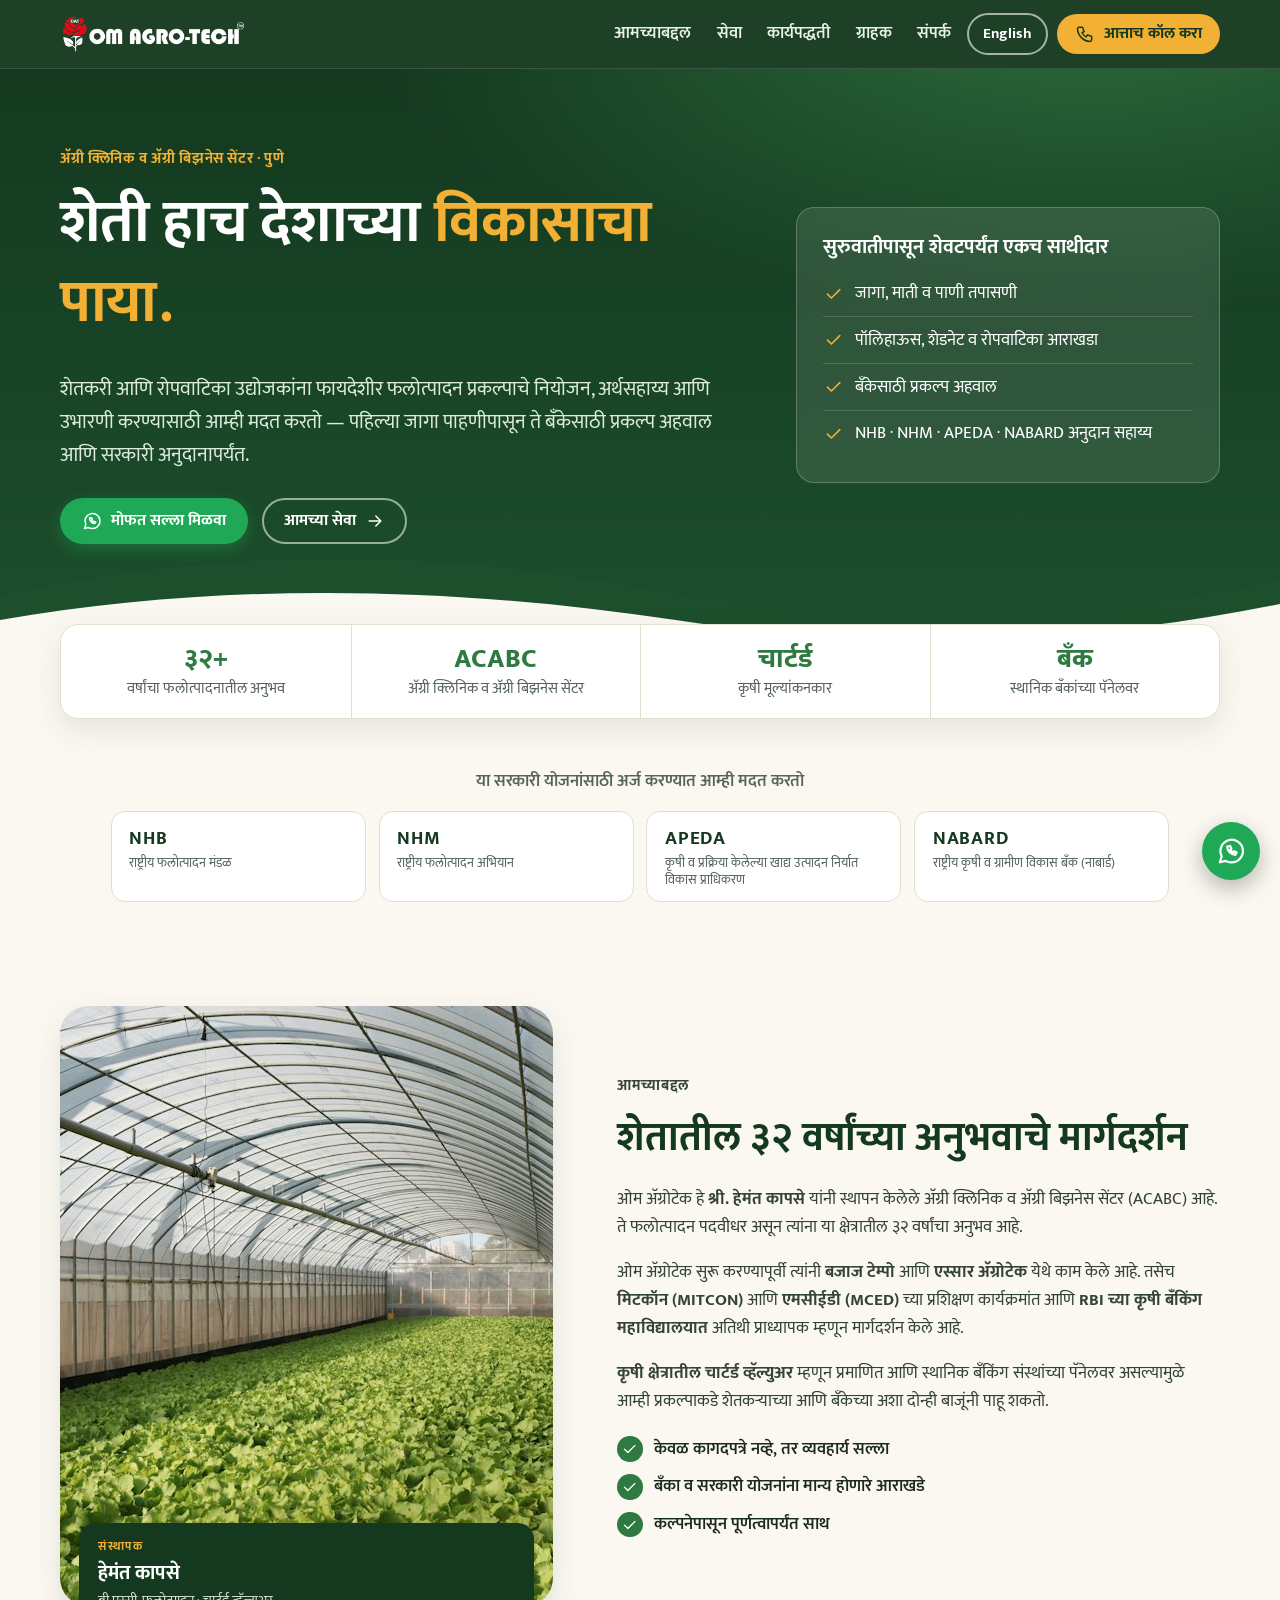
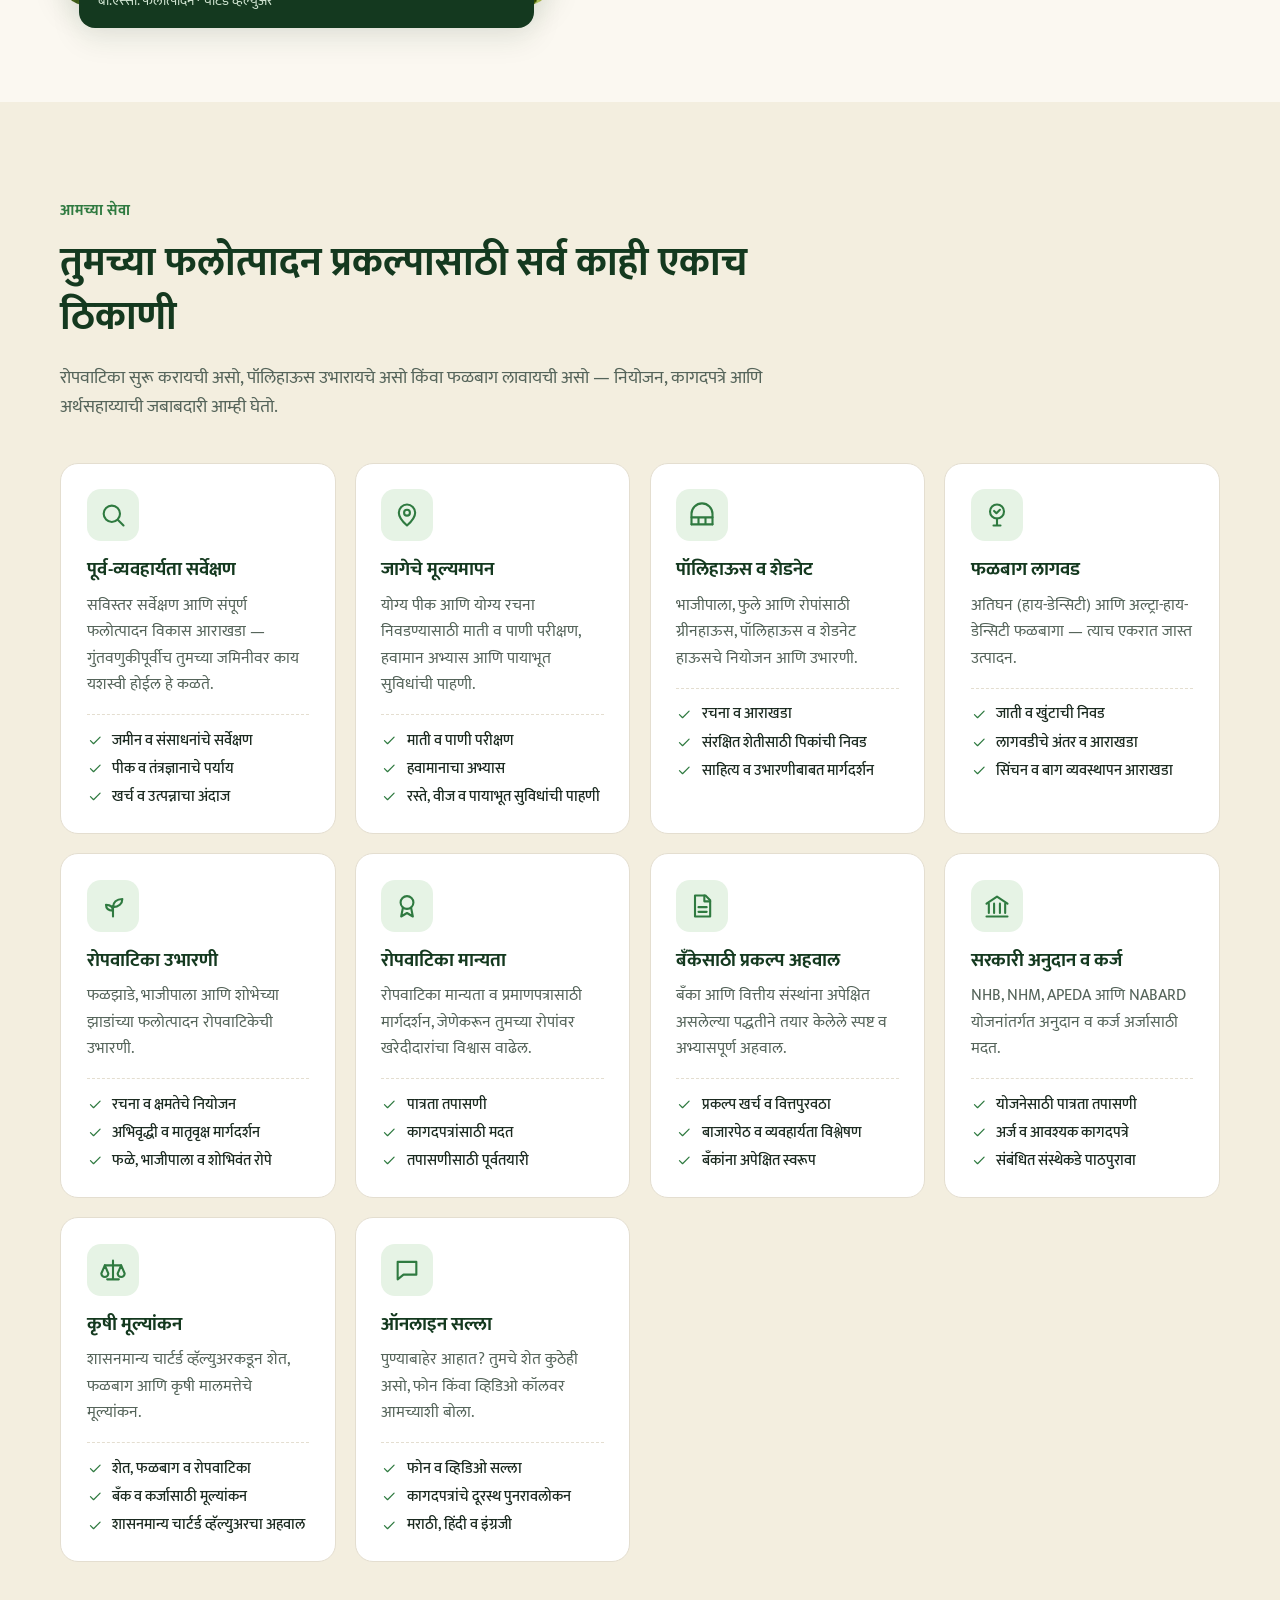
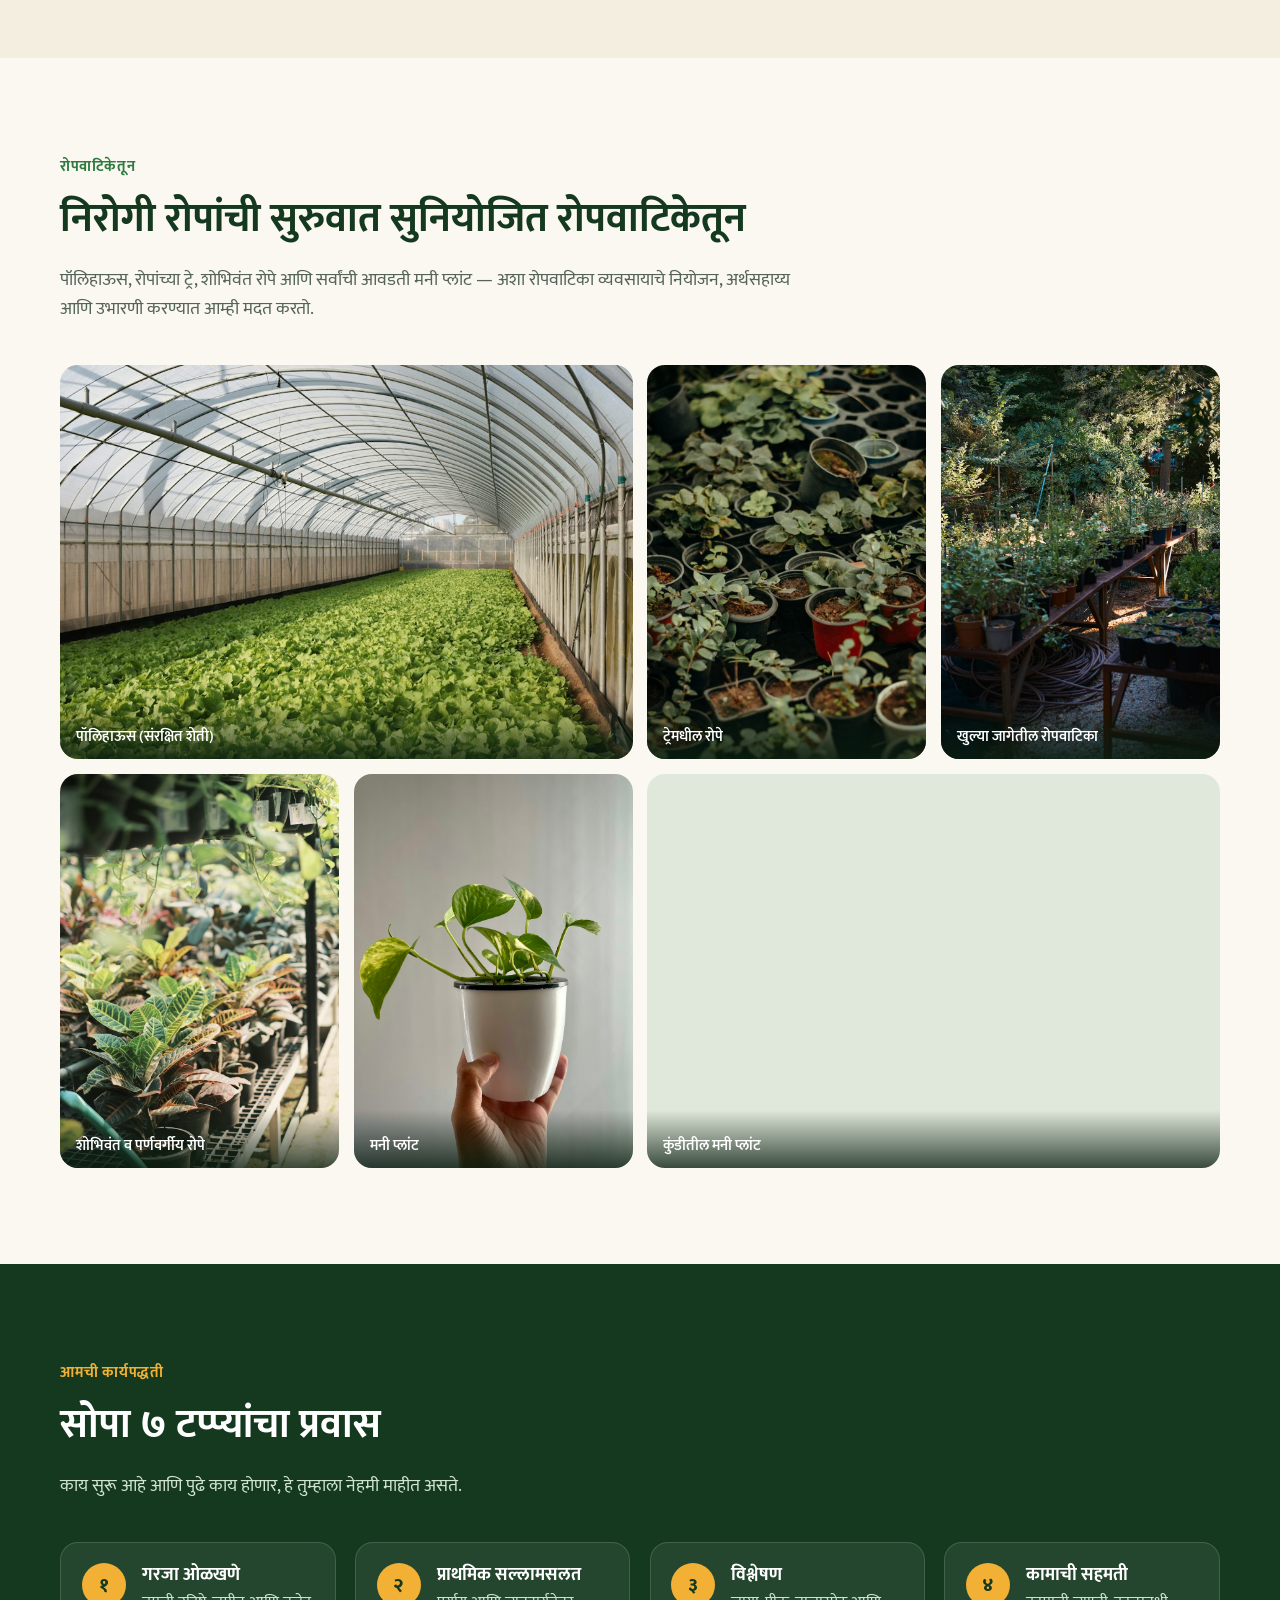
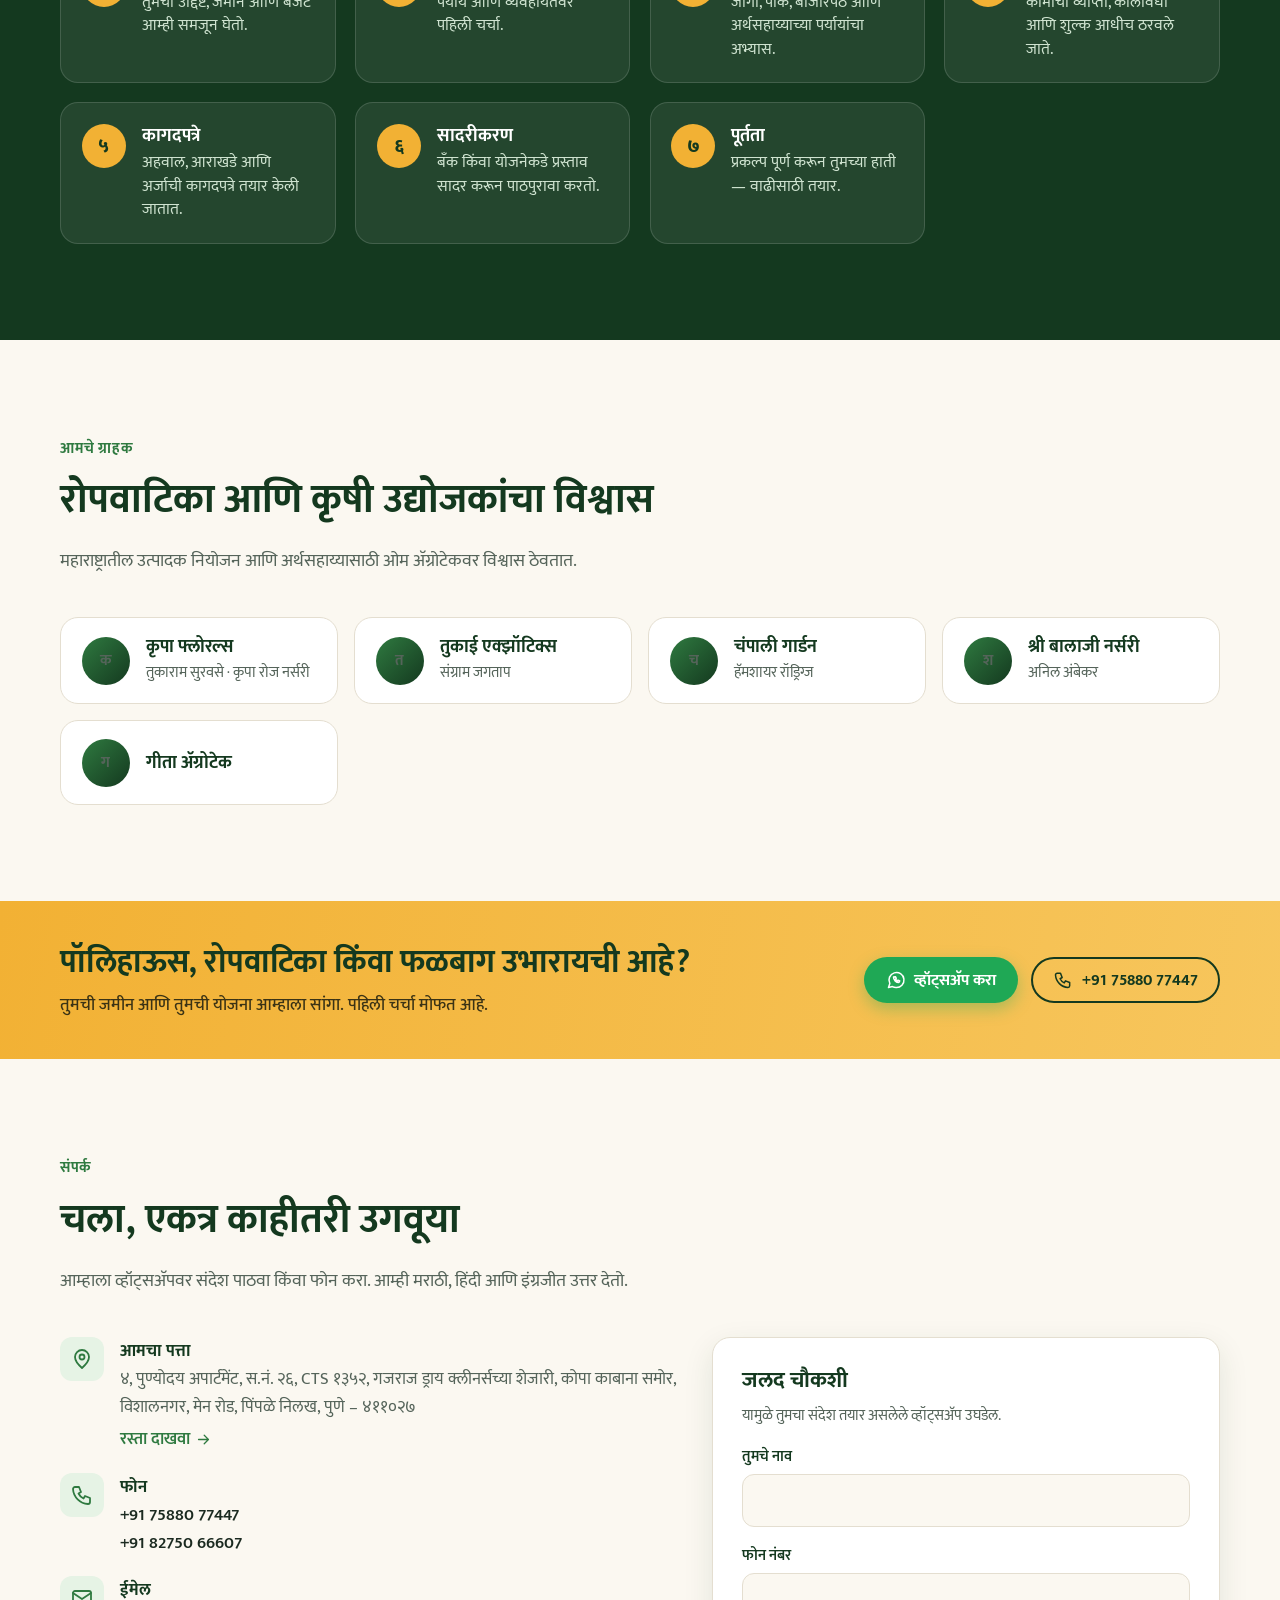
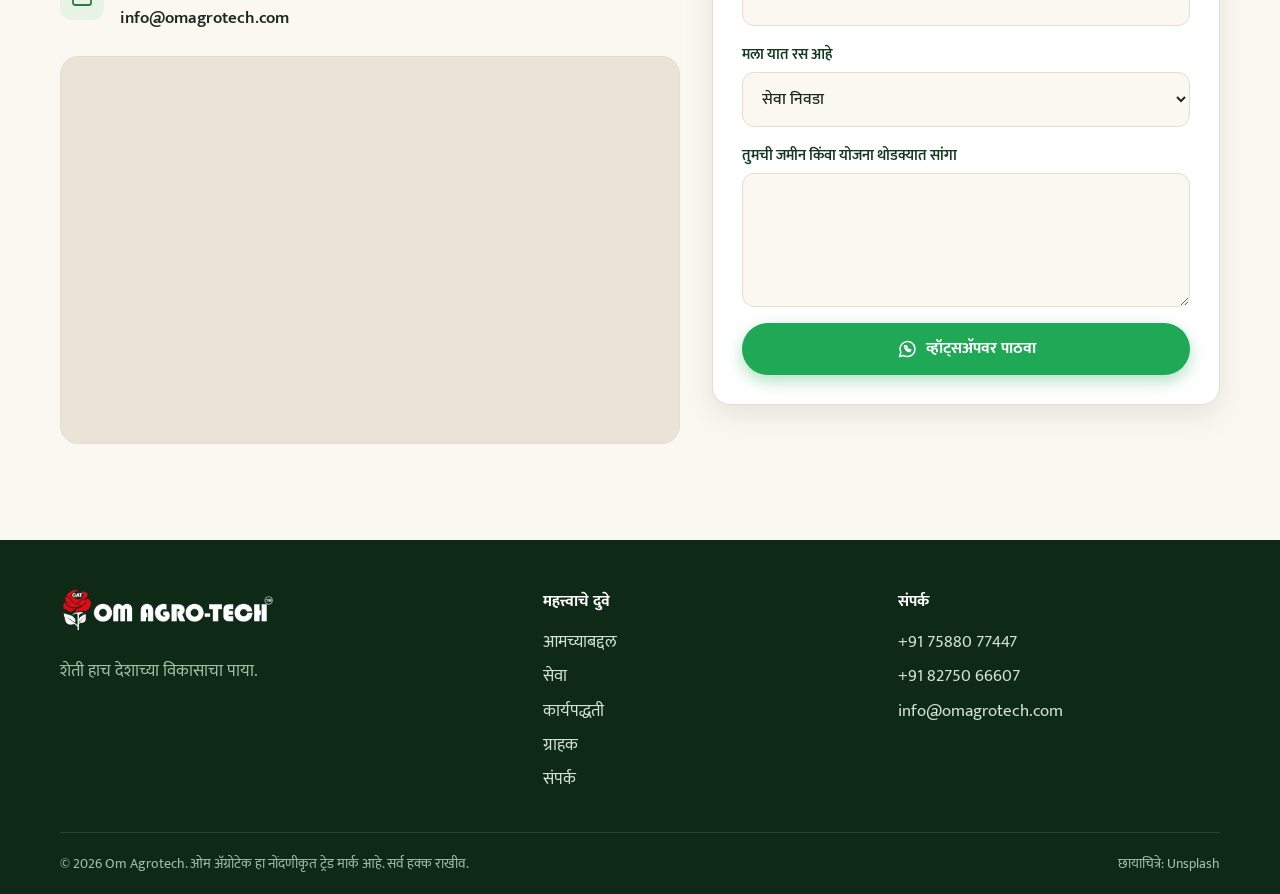
==== mr/index.html @ 2e0d46f8 "Initial commit: bilingual Om Agrotech website Static English and Marathi pages generated from conten" ====
<!doctype html>
<html lang="mr">
<head>
<meta charset="utf-8">
<meta name="viewport" content="width=device-width, initial-scale=1">
<title>ओम अ‍ॅग्रोटेक — फलोत्पादन सल्लागार व अ‍ॅग्री बिझनेस सेंटर, पुणे</title>
<meta name="description" content="ओम अ‍ॅग्रोटेक (पुणे) — शेतकरी व रोपवाटिका उद्योजकांना पॉलिहाऊस, रोपवाटिका आणि फळबागेचे नियोजन, अर्थसहाय्य व उभारणीसाठी मदत. बँकेसाठी प्रकल्प अहवाल, NHB / NHM / APEDA / NABARD अनुदान सहाय्य आणि कृषी मूल्यांकन.">
<meta name="theme-color" content="#14391f">
<link rel="canonical" href="https://omagrotech.com/mr/">
<link rel="alternate" hreflang="en" href="https://omagrotech.com/">
<link rel="alternate" hreflang="mr" href="https://omagrotech.com/mr/">
<link rel="alternate" hreflang="x-default" href="https://omagrotech.com/">
<meta property="og:type" content="website">
<meta property="og:site_name" content="Om Agrotech">
<meta property="og:title" content="ओम अ‍ॅग्रोटेक — फलोत्पादन सल्लागार व अ‍ॅग्री बिझनेस सेंटर, पुणे">
<meta property="og:description" content="ओम अ‍ॅग्रोटेक (पुणे) — शेतकरी व रोपवाटिका उद्योजकांना पॉलिहाऊस, रोपवाटिका आणि फळबागेचे नियोजन, अर्थसहाय्य व उभारणीसाठी मदत. बँकेसाठी प्रकल्प अहवाल, NHB / NHM / APEDA / NABARD अनुदान सहाय्य आणि कृषी मूल्यांकन.">
<meta property="og:url" content="https://omagrotech.com/mr/">
<meta property="og:locale" content="mr_IN">
<meta property="og:locale:alternate" content="en_IN">
<meta name="twitter:card" content="summary">
<link rel="icon" href="../assets/favicon.svg" type="image/svg+xml">
<link rel="preconnect" href="https://fonts.googleapis.com">
<link rel="preconnect" href="https://fonts.gstatic.com" crossorigin>
<link href="https://fonts.googleapis.com/css2?family=Fraunces:opsz,wght@9..144,600;9..144,700&family=Mukta:wght@400;500;600;700;800&display=swap" rel="stylesheet">
<link rel="stylesheet" href="../assets/style.css">
<script type="application/ld+json">{"@context":"https://schema.org","@type":"ProfessionalService","name":"Om Agrotech","url":"https://omagrotech.com/","description":"Om Agrotech (Pune) helps farmers and nursery entrepreneurs plan, fund and build polyhouses, nurseries and fruit plantations — bankable project reports, NHB / NHM / APEDA / NABARD subsidy support and agriculture valuation.","telephone":["+917588077447","+918275066607"],"email":"info@omagrotech.com","founder":{"@type":"Person","name":"Hemant Kapase"},"areaServed":{"@type":"AdministrativeArea","name":"Maharashtra, India"},"availableLanguage":["English","Marathi","Hindi"],"address":{"@type":"PostalAddress","streetAddress":"Punyoday Apartment, S.N. 26, CTS 1352, Vishal Nagar, Pimple Nilakh","addressLocality":"Pune","addressRegion":"Maharashtra","postalCode":"411027","addressCountry":"IN"}}</script>
<script>document.documentElement.classList.add('js')</script>
</head>
<body>
<a class="skip" href="#main">मुख्य मजकुराकडे जा</a>

<header class="site-header" id="top">
  <div class="wrap bar">
    <a class="brand" href="./" aria-label="Om Agrotech"><img class="logo" src="../assets/img/logo-white.png" alt="Om Agro-Tech" width="640" height="131"></a>
    <nav class="nav" id="nav" aria-label="Main">
      <a href="#about">आमच्याबद्दल</a>
      <a href="#services">सेवा</a>
      <a href="#process">कार्यपद्धती</a>
      <a href="#clients">ग्राहक</a>
      <a href="#contact">संपर्क</a>
    </nav>
    <div class="bar-actions">
      <a class="lang" href="../" hreflang="en" lang="en" title="Read in English">English</a>
      <a class="btn btn-call" href="tel:+917588077447"><svg class="ic " viewBox="0 0 24 24" width="24" height="24" fill="none" stroke="currentColor" stroke-width="1.8" stroke-linecap="round" stroke-linejoin="round" aria-hidden="true"><path d="M5 4h4l2 5-2.5 1.5a11 11 0 005 5L15 13l5 2v4a2 2 0 01-2 2A16 16 0 013 6a2 2 0 012-2z"/></svg><span>आत्ताच कॉल करा</span></a>
      <button class="menu-btn" id="menuBtn" aria-expanded="false" aria-controls="nav" aria-label="मेनू"><svg class="ic open" viewBox="0 0 24 24" width="24" height="24" fill="none" stroke="currentColor" stroke-width="1.8" stroke-linecap="round" stroke-linejoin="round" aria-hidden="true"><path d="M4 7h16M4 12h16M4 17h16"/></svg><svg class="ic shut" viewBox="0 0 24 24" width="24" height="24" fill="none" stroke="currentColor" stroke-width="1.8" stroke-linecap="round" stroke-linejoin="round" aria-hidden="true"><path d="M6 6l12 12M18 6L6 18"/></svg></button>
    </div>
  </div>
</header>

<main id="main">

<section class="hero">
  <div class="wrap hero-grid">
    <div class="hero-copy">
      <p class="eyebrow light">अ‍ॅग्री क्लिनिक व अ‍ॅग्री बिझनेस सेंटर · पुणे</p>
      <h1>शेती हाच देशाच्या <em>विकासाचा पाया.</em></h1>
      <p class="lead">शेतकरी आणि रोपवाटिका उद्योजकांना फायदेशीर फलोत्पादन प्रकल्पाचे नियोजन, अर्थसहाय्य आणि उभारणी करण्यासाठी आम्ही मदत करतो — पहिल्या जागा पाहणीपासून ते बँकेसाठी प्रकल्प अहवाल आणि सरकारी अनुदानापर्यंत.</p>
      <div class="hero-cta">
        <a class="btn btn-wa" href="https://wa.me/917588077447?text=%E0%A4%A8%E0%A4%AE%E0%A4%B8%E0%A5%8D%E0%A4%95%E0%A4%BE%E0%A4%B0%20%E0%A4%93%E0%A4%AE%20%E0%A4%85%E2%80%8D%E0%A5%85%E0%A4%97%E0%A5%8D%E0%A4%B0%E0%A5%8B%E0%A4%9F%E0%A5%87%E0%A4%95%2C%20%E0%A4%AE%E0%A4%B2%E0%A4%BE%20%E0%A4%AB%E0%A4%B2%E0%A5%8B%E0%A4%A4%E0%A5%8D%E0%A4%AA%E0%A4%BE%E0%A4%A6%E0%A4%A8%20%E0%A4%AA%E0%A5%8D%E0%A4%B0%E0%A4%95%E0%A4%B2%E0%A5%8D%E0%A4%AA%E0%A4%BE%E0%A4%AC%E0%A4%A6%E0%A5%8D%E0%A4%A6%E0%A4%B2%20%E0%A4%9A%E0%A4%B0%E0%A5%8D%E0%A4%9A%E0%A4%BE%20%E0%A4%95%E0%A4%B0%E0%A4%BE%E0%A4%AF%E0%A4%9A%E0%A5%80%20%E0%A4%86%E0%A4%B9%E0%A5%87." target="_blank" rel="noopener"><svg class="ic " viewBox="0 0 24 24" width="24" height="24" fill="none" stroke="currentColor" stroke-width="1.8" stroke-linecap="round" stroke-linejoin="round" aria-hidden="true"><path d="M3 21l1.6-4.8A9 9 0 1112 21a9 9 0 01-4.3-1.1z"/><path d="M9 8.5c0 3.5 3 6.5 6.5 6.5l1-1.8-2-1-1 .8a4 4 0 01-2-2l.8-1-1-2z"/></svg><span>मोफत सल्ला मिळवा</span></a>
        <a class="btn btn-ghost" href="#services">आमच्या सेवा<svg class="ic " viewBox="0 0 24 24" width="24" height="24" fill="none" stroke="currentColor" stroke-width="1.8" stroke-linecap="round" stroke-linejoin="round" aria-hidden="true"><path d="M5 12h14M13 6l6 6-6 6"/></svg></a>
      </div>
    </div>
    <aside class="hero-card" aria-label="सुरुवातीपासून शेवटपर्यंत एकच साथीदार">
      <h2>सुरुवातीपासून शेवटपर्यंत एकच साथीदार</h2>
      <ul>
        <li><svg class="ic " viewBox="0 0 24 24" width="24" height="24" fill="none" stroke="currentColor" stroke-width="1.8" stroke-linecap="round" stroke-linejoin="round" aria-hidden="true"><path d="M5 12.5l4.5 4.5L19 7.5"/></svg><span>जागा, माती व पाणी तपासणी</span></li>
        <li><svg class="ic " viewBox="0 0 24 24" width="24" height="24" fill="none" stroke="currentColor" stroke-width="1.8" stroke-linecap="round" stroke-linejoin="round" aria-hidden="true"><path d="M5 12.5l4.5 4.5L19 7.5"/></svg><span>पॉलिहाऊस, शेडनेट व रोपवाटिका आराखडा</span></li>
        <li><svg class="ic " viewBox="0 0 24 24" width="24" height="24" fill="none" stroke="currentColor" stroke-width="1.8" stroke-linecap="round" stroke-linejoin="round" aria-hidden="true"><path d="M5 12.5l4.5 4.5L19 7.5"/></svg><span>बँकेसाठी प्रकल्प अहवाल</span></li>
        <li><svg class="ic " viewBox="0 0 24 24" width="24" height="24" fill="none" stroke="currentColor" stroke-width="1.8" stroke-linecap="round" stroke-linejoin="round" aria-hidden="true"><path d="M5 12.5l4.5 4.5L19 7.5"/></svg><span>NHB · NHM · APEDA · NABARD अनुदान सहाय्य</span></li>
      </ul>
    </aside>
  </div>
  <svg class="hero-field" viewBox="0 0 1440 160" preserveAspectRatio="none" aria-hidden="true">
    <path d="M0 80C240 20 480 20 720 70s480 50 720-10v100H0z" fill="#1d4f2d"/>
    <path d="M0 110c260-50 520-40 760 0s460 30 680-20v70H0z" fill="#fbf8f1"/>
  </svg>
</section>

<section class="trust" aria-label="Credentials">
  <div class="wrap trust-grid">
    <div class="trust-item"><b>३२+</b><span>वर्षांचा फलोत्पादनातील अनुभव</span></div>
    <div class="trust-item"><b>ACABC</b><span>अ‍ॅग्री क्लिनिक व अ‍ॅग्री बिझनेस सेंटर</span></div>
    <div class="trust-item"><b>चार्टर्ड</b><span>कृषी मूल्यांकनकार</span></div>
    <div class="trust-item"><b>बँक</b><span>स्थानिक बँकांच्या पॅनेलवर</span></div>
  </div>
</section>

<section class="schemes">
  <div class="wrap">
    <p class="schemes-title">या सरकारी योजनांसाठी अर्ज करण्यात आम्ही मदत करतो</p>
    <ul class="scheme-list">
      <li title="राष्ट्रीय फलोत्पादन मंडळ"><b>NHB</b><span>राष्ट्रीय फलोत्पादन मंडळ</span></li>
      <li title="राष्ट्रीय फलोत्पादन अभियान"><b>NHM</b><span>राष्ट्रीय फलोत्पादन अभियान</span></li>
      <li title="कृषी व प्रक्रिया केलेल्या खाद्य उत्पादन निर्यात विकास प्राधिकरण"><b>APEDA</b><span>कृषी व प्रक्रिया केलेल्या खाद्य उत्पादन निर्यात विकास प्राधिकरण</span></li>
      <li title="राष्ट्रीय कृषी व ग्रामीण विकास बँक (नाबार्ड)"><b>NABARD</b><span>राष्ट्रीय कृषी व ग्रामीण विकास बँक (नाबार्ड)</span></li>
    </ul>
  </div>
</section>

<section class="section about" id="about">
  <div class="wrap about-grid">
    <div class="about-visual reveal">
      <img src="../assets/img/greenhouse.jpg" alt="पॉलिहाऊस (संरक्षित शेती)" width="900" height="600" loading="lazy" decoding="async">
      <div class="founder-badge">
        <small>संस्थापक</small>
        <b>हेमंत कापसे</b>
        <span>बी.एस्सी. फलोत्पादन · चार्टर्ड व्हॅल्युअर</span>
      </div>
    </div>
    <div class="about-copy reveal">
      <p class="eyebrow">आमच्याबद्दल</p>
      <h2>शेतातील ३२ वर्षांच्या अनुभवाचे मार्गदर्शन</h2>
      <p>ओम अ‍ॅग्रोटेक हे <strong>श्री. हेमंत कापसे</strong> यांनी स्थापन केलेले अ‍ॅग्री क्लिनिक व अ‍ॅग्री बिझनेस सेंटर (ACABC) आहे. ते फलोत्पादन पदवीधर असून त्यांना या क्षेत्रातील ३२ वर्षांचा अनुभव आहे.</p>
      <p>ओम अ‍ॅग्रोटेक सुरू करण्यापूर्वी त्यांनी <strong>बजाज टेम्पो</strong> आणि <strong>एस्सार अ‍ॅग्रोटेक</strong> येथे काम केले आहे. तसेच <strong>मिटकॉन (MITCON)</strong> आणि <strong>एमसीईडी (MCED)</strong> च्या प्रशिक्षण कार्यक्रमांत आणि <strong>RBI च्या कृषी बँकिंग महाविद्यालयात</strong> अतिथी प्राध्यापक म्हणून मार्गदर्शन केले आहे.</p>
      <p><strong>कृषी क्षेत्रातील चार्टर्ड व्हॅल्युअर</strong> म्हणून प्रमाणित आणि स्थानिक बँकिंग संस्थांच्या पॅनेलवर असल्यामुळे आम्ही प्रकल्पाकडे शेतकऱ्याच्या आणि बँकेच्या अशा दोन्ही बाजूंनी पाहू शकतो.</p>
      <ul class="ticks">
        <li><svg class="ic " viewBox="0 0 24 24" width="24" height="24" fill="none" stroke="currentColor" stroke-width="1.8" stroke-linecap="round" stroke-linejoin="round" aria-hidden="true"><path d="M5 12.5l4.5 4.5L19 7.5"/></svg><span>केवळ कागदपत्रे नव्हे, तर व्यवहार्य सल्ला</span></li>
        <li><svg class="ic " viewBox="0 0 24 24" width="24" height="24" fill="none" stroke="currentColor" stroke-width="1.8" stroke-linecap="round" stroke-linejoin="round" aria-hidden="true"><path d="M5 12.5l4.5 4.5L19 7.5"/></svg><span>बँका व सरकारी योजनांना मान्य होणारे आराखडे</span></li>
        <li><svg class="ic " viewBox="0 0 24 24" width="24" height="24" fill="none" stroke="currentColor" stroke-width="1.8" stroke-linecap="round" stroke-linejoin="round" aria-hidden="true"><path d="M5 12.5l4.5 4.5L19 7.5"/></svg><span>कल्पनेपासून पूर्णत्वापर्यंत साथ</span></li>
      </ul>
    </div>
  </div>
</section>

<section class="section services" id="services">
  <div class="wrap">
    <header class="section-head reveal">
      <p class="eyebrow">आमच्या सेवा</p>
      <h2>तुमच्या फलोत्पादन प्रकल्पासाठी सर्व काही एकाच ठिकाणी</h2>
      <p>रोपवाटिका सुरू करायची असो, पॉलिहाऊस उभारायचे असो किंवा फळबाग लावायची असो — नियोजन, कागदपत्रे आणि अर्थसहाय्याची जबाबदारी आम्ही घेतो.</p>
    </header>
    <div class="cards">
      <article class="card reveal">
        <span class="card-ic"><svg class="ic " viewBox="0 0 24 24" width="24" height="24" fill="none" stroke="currentColor" stroke-width="1.8" stroke-linecap="round" stroke-linejoin="round" aria-hidden="true"><circle cx="11" cy="11" r="7"/><path d="M21 21l-4.5-4.5"/></svg></span>
        <h3>पूर्व-व्यवहार्यता सर्वेक्षण</h3>
        <p>सविस्तर सर्वेक्षण आणि संपूर्ण फलोत्पादन विकास आराखडा — गुंतवणुकीपूर्वीच तुमच्या जमिनीवर काय यशस्वी होईल हे कळते.</p>
        <ul class="more" aria-label="यात काय समाविष्ट">
          <li><svg class="ic " viewBox="0 0 24 24" width="24" height="24" fill="none" stroke="currentColor" stroke-width="1.8" stroke-linecap="round" stroke-linejoin="round" aria-hidden="true"><path d="M5 12.5l4.5 4.5L19 7.5"/></svg><span>जमीन व संसाधनांचे सर्वेक्षण</span></li><li><svg class="ic " viewBox="0 0 24 24" width="24" height="24" fill="none" stroke="currentColor" stroke-width="1.8" stroke-linecap="round" stroke-linejoin="round" aria-hidden="true"><path d="M5 12.5l4.5 4.5L19 7.5"/></svg><span>पीक व तंत्रज्ञानाचे पर्याय</span></li><li><svg class="ic " viewBox="0 0 24 24" width="24" height="24" fill="none" stroke="currentColor" stroke-width="1.8" stroke-linecap="round" stroke-linejoin="round" aria-hidden="true"><path d="M5 12.5l4.5 4.5L19 7.5"/></svg><span>खर्च व उत्पन्नाचा अंदाज</span></li>
        </ul>
      </article>
      <article class="card reveal">
        <span class="card-ic"><svg class="ic " viewBox="0 0 24 24" width="24" height="24" fill="none" stroke="currentColor" stroke-width="1.8" stroke-linecap="round" stroke-linejoin="round" aria-hidden="true"><path d="M12 21s-7-6.2-7-11a7 7 0 0114 0c0 4.8-7 11-7 11z"/><circle cx="12" cy="10" r="2.5"/></svg></span>
        <h3>जागेचे मूल्यमापन</h3>
        <p>योग्य पीक आणि योग्य रचना निवडण्यासाठी माती व पाणी परीक्षण, हवामान अभ्यास आणि पायाभूत सुविधांची पाहणी.</p>
        <ul class="more" aria-label="यात काय समाविष्ट">
          <li><svg class="ic " viewBox="0 0 24 24" width="24" height="24" fill="none" stroke="currentColor" stroke-width="1.8" stroke-linecap="round" stroke-linejoin="round" aria-hidden="true"><path d="M5 12.5l4.5 4.5L19 7.5"/></svg><span>माती व पाणी परीक्षण</span></li><li><svg class="ic " viewBox="0 0 24 24" width="24" height="24" fill="none" stroke="currentColor" stroke-width="1.8" stroke-linecap="round" stroke-linejoin="round" aria-hidden="true"><path d="M5 12.5l4.5 4.5L19 7.5"/></svg><span>हवामानाचा अभ्यास</span></li><li><svg class="ic " viewBox="0 0 24 24" width="24" height="24" fill="none" stroke="currentColor" stroke-width="1.8" stroke-linecap="round" stroke-linejoin="round" aria-hidden="true"><path d="M5 12.5l4.5 4.5L19 7.5"/></svg><span>रस्ते, वीज व पायाभूत सुविधांची पाहणी</span></li>
        </ul>
      </article>
      <article class="card reveal">
        <span class="card-ic"><svg class="ic " viewBox="0 0 24 24" width="24" height="24" fill="none" stroke="currentColor" stroke-width="1.8" stroke-linecap="round" stroke-linejoin="round" aria-hidden="true"><path d="M3 20V11a9 9 0 0118 0v9"/><path d="M3 20h18M9 20v-6M15 20v-6M3 14h18"/></svg></span>
        <h3>पॉलिहाऊस व शेडनेट</h3>
        <p>भाजीपाला, फुले आणि रोपांसाठी ग्रीनहाऊस, पॉलिहाऊस व शेडनेट हाऊसचे नियोजन आणि उभारणी.</p>
        <ul class="more" aria-label="यात काय समाविष्ट">
          <li><svg class="ic " viewBox="0 0 24 24" width="24" height="24" fill="none" stroke="currentColor" stroke-width="1.8" stroke-linecap="round" stroke-linejoin="round" aria-hidden="true"><path d="M5 12.5l4.5 4.5L19 7.5"/></svg><span>रचना व आराखडा</span></li><li><svg class="ic " viewBox="0 0 24 24" width="24" height="24" fill="none" stroke="currentColor" stroke-width="1.8" stroke-linecap="round" stroke-linejoin="round" aria-hidden="true"><path d="M5 12.5l4.5 4.5L19 7.5"/></svg><span>संरक्षित शेतीसाठी पिकांची निवड</span></li><li><svg class="ic " viewBox="0 0 24 24" width="24" height="24" fill="none" stroke="currentColor" stroke-width="1.8" stroke-linecap="round" stroke-linejoin="round" aria-hidden="true"><path d="M5 12.5l4.5 4.5L19 7.5"/></svg><span>साहित्य व उभारणीबाबत मार्गदर्शन</span></li>
        </ul>
      </article>
      <article class="card reveal">
        <span class="card-ic"><svg class="ic " viewBox="0 0 24 24" width="24" height="24" fill="none" stroke="currentColor" stroke-width="1.8" stroke-linecap="round" stroke-linejoin="round" aria-hidden="true"><circle cx="12" cy="9" r="6"/><path d="M12 15v6M9 21h6M9.5 8.5l2 2 3-3"/></svg></span>
        <h3>फळबाग लागवड</h3>
        <p>अतिघन (हाय-डेन्सिटी) आणि अल्ट्रा-हाय-डेन्सिटी फळबागा — त्याच एकरात जास्त उत्पादन.</p>
        <ul class="more" aria-label="यात काय समाविष्ट">
          <li><svg class="ic " viewBox="0 0 24 24" width="24" height="24" fill="none" stroke="currentColor" stroke-width="1.8" stroke-linecap="round" stroke-linejoin="round" aria-hidden="true"><path d="M5 12.5l4.5 4.5L19 7.5"/></svg><span>जाती व खुंटाची निवड</span></li><li><svg class="ic " viewBox="0 0 24 24" width="24" height="24" fill="none" stroke="currentColor" stroke-width="1.8" stroke-linecap="round" stroke-linejoin="round" aria-hidden="true"><path d="M5 12.5l4.5 4.5L19 7.5"/></svg><span>लागवडीचे अंतर व आराखडा</span></li><li><svg class="ic " viewBox="0 0 24 24" width="24" height="24" fill="none" stroke="currentColor" stroke-width="1.8" stroke-linecap="round" stroke-linejoin="round" aria-hidden="true"><path d="M5 12.5l4.5 4.5L19 7.5"/></svg><span>सिंचन व बाग व्यवस्थापन आराखडा</span></li>
        </ul>
      </article>
      <article class="card reveal">
        <span class="card-ic"><svg class="ic " viewBox="0 0 24 24" width="24" height="24" fill="none" stroke="currentColor" stroke-width="1.8" stroke-linecap="round" stroke-linejoin="round" aria-hidden="true"><path d="M12 21v-9"/><path d="M12 13c0-4 3-7 8-7 0 4-3 7-8 7zM12 16c0-3-2-5-6-5 0 3 2 5 6 5z"/></svg></span>
        <h3>रोपवाटिका उभारणी</h3>
        <p>फळझाडे, भाजीपाला आणि शोभेच्या झाडांच्या फलोत्पादन रोपवाटिकेची उभारणी.</p>
        <ul class="more" aria-label="यात काय समाविष्ट">
          <li><svg class="ic " viewBox="0 0 24 24" width="24" height="24" fill="none" stroke="currentColor" stroke-width="1.8" stroke-linecap="round" stroke-linejoin="round" aria-hidden="true"><path d="M5 12.5l4.5 4.5L19 7.5"/></svg><span>रचना व क्षमतेचे नियोजन</span></li><li><svg class="ic " viewBox="0 0 24 24" width="24" height="24" fill="none" stroke="currentColor" stroke-width="1.8" stroke-linecap="round" stroke-linejoin="round" aria-hidden="true"><path d="M5 12.5l4.5 4.5L19 7.5"/></svg><span>अभिवृद्धी व मातृवृक्ष मार्गदर्शन</span></li><li><svg class="ic " viewBox="0 0 24 24" width="24" height="24" fill="none" stroke="currentColor" stroke-width="1.8" stroke-linecap="round" stroke-linejoin="round" aria-hidden="true"><path d="M5 12.5l4.5 4.5L19 7.5"/></svg><span>फळे, भाजीपाला व शोभिवंत रोपे</span></li>
        </ul>
      </article>
      <article class="card reveal">
        <span class="card-ic"><svg class="ic " viewBox="0 0 24 24" width="24" height="24" fill="none" stroke="currentColor" stroke-width="1.8" stroke-linecap="round" stroke-linejoin="round" aria-hidden="true"><circle cx="12" cy="9" r="5.5"/><path d="M8.5 13.5L7 21l5-3 5 3-1.5-7.5"/></svg></span>
        <h3>रोपवाटिका मान्यता</h3>
        <p>रोपवाटिका मान्यता व प्रमाणपत्रासाठी मार्गदर्शन, जेणेकरून तुमच्या रोपांवर खरेदीदारांचा विश्वास वाढेल.</p>
        <ul class="more" aria-label="यात काय समाविष्ट">
          <li><svg class="ic " viewBox="0 0 24 24" width="24" height="24" fill="none" stroke="currentColor" stroke-width="1.8" stroke-linecap="round" stroke-linejoin="round" aria-hidden="true"><path d="M5 12.5l4.5 4.5L19 7.5"/></svg><span>पात्रता तपासणी</span></li><li><svg class="ic " viewBox="0 0 24 24" width="24" height="24" fill="none" stroke="currentColor" stroke-width="1.8" stroke-linecap="round" stroke-linejoin="round" aria-hidden="true"><path d="M5 12.5l4.5 4.5L19 7.5"/></svg><span>कागदपत्रांसाठी मदत</span></li><li><svg class="ic " viewBox="0 0 24 24" width="24" height="24" fill="none" stroke="currentColor" stroke-width="1.8" stroke-linecap="round" stroke-linejoin="round" aria-hidden="true"><path d="M5 12.5l4.5 4.5L19 7.5"/></svg><span>तपासणीसाठी पूर्वतयारी</span></li>
        </ul>
      </article>
      <article class="card reveal">
        <span class="card-ic"><svg class="ic " viewBox="0 0 24 24" width="24" height="24" fill="none" stroke="currentColor" stroke-width="1.8" stroke-linecap="round" stroke-linejoin="round" aria-hidden="true"><path d="M6 3h9l4 4v14H6z"/><path d="M14 3v5h5M9 13h7M9 17h7"/></svg></span>
        <h3>बँकेसाठी प्रकल्प अहवाल</h3>
        <p>बँका आणि वित्तीय संस्थांना अपेक्षित असलेल्या पद्धतीने तयार केलेले स्पष्ट व अभ्यासपूर्ण अहवाल.</p>
        <ul class="more" aria-label="यात काय समाविष्ट">
          <li><svg class="ic " viewBox="0 0 24 24" width="24" height="24" fill="none" stroke="currentColor" stroke-width="1.8" stroke-linecap="round" stroke-linejoin="round" aria-hidden="true"><path d="M5 12.5l4.5 4.5L19 7.5"/></svg><span>प्रकल्प खर्च व वित्तपुरवठा</span></li><li><svg class="ic " viewBox="0 0 24 24" width="24" height="24" fill="none" stroke="currentColor" stroke-width="1.8" stroke-linecap="round" stroke-linejoin="round" aria-hidden="true"><path d="M5 12.5l4.5 4.5L19 7.5"/></svg><span>बाजारपेठ व व्यवहार्यता विश्लेषण</span></li><li><svg class="ic " viewBox="0 0 24 24" width="24" height="24" fill="none" stroke="currentColor" stroke-width="1.8" stroke-linecap="round" stroke-linejoin="round" aria-hidden="true"><path d="M5 12.5l4.5 4.5L19 7.5"/></svg><span>बँकांना अपेक्षित स्वरूप</span></li>
        </ul>
      </article>
      <article class="card reveal">
        <span class="card-ic"><svg class="ic " viewBox="0 0 24 24" width="24" height="24" fill="none" stroke="currentColor" stroke-width="1.8" stroke-linecap="round" stroke-linejoin="round" aria-hidden="true"><path d="M3 10l9-6 9 6M5 10v8M9.5 10v8M14.5 10v8M19 10v8M3 21h18"/></svg></span>
        <h3>सरकारी अनुदान व कर्ज</h3>
        <p>NHB, NHM, APEDA आणि NABARD योजनांतर्गत अनुदान व कर्ज अर्जासाठी मदत.</p>
        <ul class="more" aria-label="यात काय समाविष्ट">
          <li><svg class="ic " viewBox="0 0 24 24" width="24" height="24" fill="none" stroke="currentColor" stroke-width="1.8" stroke-linecap="round" stroke-linejoin="round" aria-hidden="true"><path d="M5 12.5l4.5 4.5L19 7.5"/></svg><span>योजनेसाठी पात्रता तपासणी</span></li><li><svg class="ic " viewBox="0 0 24 24" width="24" height="24" fill="none" stroke="currentColor" stroke-width="1.8" stroke-linecap="round" stroke-linejoin="round" aria-hidden="true"><path d="M5 12.5l4.5 4.5L19 7.5"/></svg><span>अर्ज व आवश्यक कागदपत्रे</span></li><li><svg class="ic " viewBox="0 0 24 24" width="24" height="24" fill="none" stroke="currentColor" stroke-width="1.8" stroke-linecap="round" stroke-linejoin="round" aria-hidden="true"><path d="M5 12.5l4.5 4.5L19 7.5"/></svg><span>संबंधित संस्थेकडे पाठपुरावा</span></li>
        </ul>
      </article>
      <article class="card reveal">
        <span class="card-ic"><svg class="ic " viewBox="0 0 24 24" width="24" height="24" fill="none" stroke="currentColor" stroke-width="1.8" stroke-linecap="round" stroke-linejoin="round" aria-hidden="true"><path d="M12 4v16M7 20h10M5 8h14"/><path d="M5 8l-3 7a3 3 0 006 0zM19 8l-3 7a3 3 0 006 0z"/></svg></span>
        <h3>कृषी मूल्यांकन</h3>
        <p>शासनमान्य चार्टर्ड व्हॅल्युअरकडून शेत, फळबाग आणि कृषी मालमत्तेचे मूल्यांकन.</p>
        <ul class="more" aria-label="यात काय समाविष्ट">
          <li><svg class="ic " viewBox="0 0 24 24" width="24" height="24" fill="none" stroke="currentColor" stroke-width="1.8" stroke-linecap="round" stroke-linejoin="round" aria-hidden="true"><path d="M5 12.5l4.5 4.5L19 7.5"/></svg><span>शेत, फळबाग व रोपवाटिका</span></li><li><svg class="ic " viewBox="0 0 24 24" width="24" height="24" fill="none" stroke="currentColor" stroke-width="1.8" stroke-linecap="round" stroke-linejoin="round" aria-hidden="true"><path d="M5 12.5l4.5 4.5L19 7.5"/></svg><span>बँक व कर्जासाठी मूल्यांकन</span></li><li><svg class="ic " viewBox="0 0 24 24" width="24" height="24" fill="none" stroke="currentColor" stroke-width="1.8" stroke-linecap="round" stroke-linejoin="round" aria-hidden="true"><path d="M5 12.5l4.5 4.5L19 7.5"/></svg><span>शासनमान्य चार्टर्ड व्हॅल्युअरचा अहवाल</span></li>
        </ul>
      </article>
      <article class="card reveal">
        <span class="card-ic"><svg class="ic " viewBox="0 0 24 24" width="24" height="24" fill="none" stroke="currentColor" stroke-width="1.8" stroke-linecap="round" stroke-linejoin="round" aria-hidden="true"><path d="M4 5h16v11H9l-5 4z"/></svg></span>
        <h3>ऑनलाइन सल्ला</h3>
        <p>पुण्याबाहेर आहात? तुमचे शेत कुठेही असो, फोन किंवा व्हिडिओ कॉलवर आमच्याशी बोला.</p>
        <ul class="more" aria-label="यात काय समाविष्ट">
          <li><svg class="ic " viewBox="0 0 24 24" width="24" height="24" fill="none" stroke="currentColor" stroke-width="1.8" stroke-linecap="round" stroke-linejoin="round" aria-hidden="true"><path d="M5 12.5l4.5 4.5L19 7.5"/></svg><span>फोन व व्हिडिओ सल्ला</span></li><li><svg class="ic " viewBox="0 0 24 24" width="24" height="24" fill="none" stroke="currentColor" stroke-width="1.8" stroke-linecap="round" stroke-linejoin="round" aria-hidden="true"><path d="M5 12.5l4.5 4.5L19 7.5"/></svg><span>कागदपत्रांचे दूरस्थ पुनरावलोकन</span></li><li><svg class="ic " viewBox="0 0 24 24" width="24" height="24" fill="none" stroke="currentColor" stroke-width="1.8" stroke-linecap="round" stroke-linejoin="round" aria-hidden="true"><path d="M5 12.5l4.5 4.5L19 7.5"/></svg><span>मराठी, हिंदी व इंग्रजी</span></li>
        </ul>
      </article>
    </div>
  </div>
</section>

<section class="section gallery" id="gallery">
  <div class="wrap">
    <header class="section-head reveal">
      <p class="eyebrow">रोपवाटिकेतून</p>
      <h2>निरोगी रोपांची सुरुवात सुनियोजित रोपवाटिकेतून</h2>
      <p>पॉलिहाऊस, रोपांच्या ट्रे, शोभिवंत रोपे आणि सर्वांची आवडती मनी प्लांट — अशा रोपवाटिका व्यवसायाचे नियोजन, अर्थसहाय्य आणि उभारणी करण्यात आम्ही मदत करतो.</p>
    </header>
    <div class="gallery-grid">
      <figure class="shot shot-1 reveal"><img src="../assets/img/greenhouse.jpg" alt="पॉलिहाऊस (संरक्षित शेती)" loading="lazy" decoding="async"><figcaption>पॉलिहाऊस (संरक्षित शेती)</figcaption></figure>
      <figure class="shot shot-2 reveal"><img src="../assets/img/nursery-pots.jpg" alt="ट्रेमधील रोपे" loading="lazy" decoding="async"><figcaption>ट्रेमधील रोपे</figcaption></figure>
      <figure class="shot shot-3 reveal"><img src="../assets/img/nursery-table.jpg" alt="खुल्या जागेतील रोपवाटिका" loading="lazy" decoding="async"><figcaption>खुल्या जागेतील रोपवाटिका</figcaption></figure>
      <figure class="shot shot-4 reveal"><img src="../assets/img/nursery-shelf.jpg" alt="शोभिवंत व पर्णवर्गीय रोपे" loading="lazy" decoding="async"><figcaption>शोभिवंत व पर्णवर्गीय रोपे</figcaption></figure>
      <figure class="shot shot-5 reveal"><img src="../assets/img/moneyplant-mug.jpg" alt="मनी प्लांट" loading="lazy" decoding="async"><figcaption>मनी प्लांट</figcaption></figure>
      <figure class="shot shot-6 reveal"><img src="../assets/img/moneyplant-pot.jpg" alt="कुंडीतील मनी प्लांट" loading="lazy" decoding="async"><figcaption>कुंडीतील मनी प्लांट</figcaption></figure>
    </div>
  </div>
</section>

<section class="section process" id="process">
  <div class="wrap">
    <header class="section-head reveal">
      <p class="eyebrow light">आमची कार्यपद्धती</p>
      <h2>सोपा ७ टप्प्यांचा प्रवास</h2>
      <p>काय सुरू आहे आणि पुढे काय होणार, हे तुम्हाला नेहमी माहीत असते.</p>
    </header>
    <ol class="steps">
      <li class="step reveal"><span class="step-n">१</span><div><h3>गरजा ओळखणे</h3><p>तुमची उद्दिष्टे, जमीन आणि बजेट आम्ही समजून घेतो.</p></div></li>
      <li class="step reveal"><span class="step-n">२</span><div><h3>प्राथमिक सल्लामसलत</h3><p>पर्याय आणि व्यवहार्यतेवर पहिली चर्चा.</p></div></li>
      <li class="step reveal"><span class="step-n">३</span><div><h3>विश्लेषण</h3><p>जागा, पीक, बाजारपेठ आणि अर्थसहाय्याच्या पर्यायांचा अभ्यास.</p></div></li>
      <li class="step reveal"><span class="step-n">४</span><div><h3>कामाची सहमती</h3><p>कामाची व्याप्ती, कालावधी आणि शुल्क आधीच ठरवले जाते.</p></div></li>
      <li class="step reveal"><span class="step-n">५</span><div><h3>कागदपत्रे</h3><p>अहवाल, आराखडे आणि अर्जाची कागदपत्रे तयार केली जातात.</p></div></li>
      <li class="step reveal"><span class="step-n">६</span><div><h3>सादरीकरण</h3><p>बँक किंवा योजनेकडे प्रस्ताव सादर करून पाठपुरावा करतो.</p></div></li>
      <li class="step reveal"><span class="step-n">७</span><div><h3>पूर्तता</h3><p>प्रकल्प पूर्ण करून तुमच्या हाती — वाढीसाठी तयार.</p></div></li>
    </ol>
  </div>
</section>

<section class="section clients" id="clients">
  <div class="wrap">
    <header class="section-head reveal">
      <p class="eyebrow">आमचे ग्राहक</p>
      <h2>रोपवाटिका आणि कृषी उद्योजकांचा विश्वास</h2>
      <p>महाराष्ट्रातील उत्पादक नियोजन आणि अर्थसहाय्यासाठी ओम अ‍ॅग्रोटेकवर विश्वास ठेवतात.</p>
    </header>
    <ul class="client-grid">
      <li class="client reveal"><span class="avatar" aria-hidden="true">क</span><div><b>कृपा फ्लोरल्स</b><span>तुकाराम सुरवसे · कृपा रोज नर्सरी</span></div></li>
      <li class="client reveal"><span class="avatar" aria-hidden="true">त</span><div><b>तुकाई एक्झॉटिक्स</b><span>संग्राम जगताप</span></div></li>
      <li class="client reveal"><span class="avatar" aria-hidden="true">च</span><div><b>चंपाली गार्डन</b><span>हॅमशायर रॉड्रिग्ज</span></div></li>
      <li class="client reveal"><span class="avatar" aria-hidden="true">श</span><div><b>श्री बालाजी नर्सरी</b><span>अनिल अंबेकर</span></div></li>
      <li class="client reveal"><span class="avatar" aria-hidden="true">ग</span><div><b>गीता अ‍ॅग्रोटेक</b></div></li>
    </ul>
  </div>
</section>

<section class="cta-band">
  <div class="wrap cta-inner">
    <div>
      <h2>पॉलिहाऊस, रोपवाटिका किंवा फळबाग उभारायची आहे?</h2>
      <p>तुमची जमीन आणि तुमची योजना आम्हाला सांगा. पहिली चर्चा मोफत आहे.</p>
    </div>
    <div class="cta-actions">
      <a class="btn btn-wa" href="https://wa.me/917588077447?text=%E0%A4%A8%E0%A4%AE%E0%A4%B8%E0%A5%8D%E0%A4%95%E0%A4%BE%E0%A4%B0%20%E0%A4%93%E0%A4%AE%20%E0%A4%85%E2%80%8D%E0%A5%85%E0%A4%97%E0%A5%8D%E0%A4%B0%E0%A5%8B%E0%A4%9F%E0%A5%87%E0%A4%95%2C%20%E0%A4%AE%E0%A4%B2%E0%A4%BE%20%E0%A4%AB%E0%A4%B2%E0%A5%8B%E0%A4%A4%E0%A5%8D%E0%A4%AA%E0%A4%BE%E0%A4%A6%E0%A4%A8%20%E0%A4%AA%E0%A5%8D%E0%A4%B0%E0%A4%95%E0%A4%B2%E0%A5%8D%E0%A4%AA%E0%A4%BE%E0%A4%AC%E0%A4%A6%E0%A5%8D%E0%A4%A6%E0%A4%B2%20%E0%A4%9A%E0%A4%B0%E0%A5%8D%E0%A4%9A%E0%A4%BE%20%E0%A4%95%E0%A4%B0%E0%A4%BE%E0%A4%AF%E0%A4%9A%E0%A5%80%20%E0%A4%86%E0%A4%B9%E0%A5%87." target="_blank" rel="noopener"><svg class="ic " viewBox="0 0 24 24" width="24" height="24" fill="none" stroke="currentColor" stroke-width="1.8" stroke-linecap="round" stroke-linejoin="round" aria-hidden="true"><path d="M3 21l1.6-4.8A9 9 0 1112 21a9 9 0 01-4.3-1.1z"/><path d="M9 8.5c0 3.5 3 6.5 6.5 6.5l1-1.8-2-1-1 .8a4 4 0 01-2-2l.8-1-1-2z"/></svg><span>व्हॉट्सअ‍ॅप करा</span></a>
      <a class="btn btn-ghost" href="tel:+917588077447"><svg class="ic " viewBox="0 0 24 24" width="24" height="24" fill="none" stroke="currentColor" stroke-width="1.8" stroke-linecap="round" stroke-linejoin="round" aria-hidden="true"><path d="M5 4h4l2 5-2.5 1.5a11 11 0 005 5L15 13l5 2v4a2 2 0 01-2 2A16 16 0 013 6a2 2 0 012-2z"/></svg><span>+91 75880 77447</span></a>
    </div>
  </div>
</section>

<section class="section contact" id="contact">
  <div class="wrap">
    <header class="section-head reveal">
      <p class="eyebrow">संपर्क</p>
      <h2>चला, एकत्र काहीतरी उगवूया</h2>
      <p>आम्हाला व्हॉट्सअ‍ॅपवर संदेश पाठवा किंवा फोन करा. आम्ही मराठी, हिंदी आणि इंग्रजीत उत्तर देतो.</p>
    </header>
    <div class="contact-grid">
      <div class="contact-info reveal">
        <ul class="info-list">
          <li><svg class="ic " viewBox="0 0 24 24" width="24" height="24" fill="none" stroke="currentColor" stroke-width="1.8" stroke-linecap="round" stroke-linejoin="round" aria-hidden="true"><path d="M12 21s-7-6.2-7-11a7 7 0 0114 0c0 4.8-7 11-7 11z"/><circle cx="12" cy="10" r="2.5"/></svg><div><b>आमचा पत्ता</b><address>४, पुण्योदय अपार्टमेंट, स.नं. २६, CTS १३५२, गजराज ड्राय क्लीनर्सच्या शेजारी, कोपा काबाना समोर, विशालनगर, मेन रोड, पिंपळे निलख, पुणे – ४११०२७</address><a class="text-link" href="https://www.google.com/maps/search/?api=1&query=Om%20Agrotech%2C%20Punyoday%20Apartment%2C%20Vishal%20Nagar%2C%20Pimple%20Nilakh%2C%20Pune%20411027" target="_blank" rel="noopener">रस्ता दाखवा <svg class="ic sm" viewBox="0 0 24 24" width="24" height="24" fill="none" stroke="currentColor" stroke-width="1.8" stroke-linecap="round" stroke-linejoin="round" aria-hidden="true"><path d="M5 12h14M13 6l6 6-6 6"/></svg></a></div></li>
          <li><svg class="ic " viewBox="0 0 24 24" width="24" height="24" fill="none" stroke="currentColor" stroke-width="1.8" stroke-linecap="round" stroke-linejoin="round" aria-hidden="true"><path d="M5 4h4l2 5-2.5 1.5a11 11 0 005 5L15 13l5 2v4a2 2 0 01-2 2A16 16 0 013 6a2 2 0 012-2z"/></svg><div><b>फोन</b><a href="tel:+917588077447">+91 75880 77447</a><a href="tel:+918275066607">+91 82750 66607</a></div></li>
          <li><svg class="ic " viewBox="0 0 24 24" width="24" height="24" fill="none" stroke="currentColor" stroke-width="1.8" stroke-linecap="round" stroke-linejoin="round" aria-hidden="true"><rect x="3" y="5" width="18" height="14" rx="2"/><path d="M3 7l9 6 9-6"/></svg><div><b>ईमेल</b><a href="mailto:info@omagrotech.com">info@omagrotech.com</a></div></li>
        </ul>
        <div class="map"><iframe title="गूगल मॅपवर ओम अ‍ॅग्रोटेकचे ठिकाण" src="https://www.google.com/maps?q=Om%20Agrotech%2C%20Punyoday%20Apartment%2C%20Vishal%20Nagar%2C%20Pimple%20Nilakh%2C%20Pune%20411027&output=embed" loading="lazy" referrerpolicy="no-referrer-when-downgrade" allowfullscreen></iframe></div>
      </div>
      <form class="enquiry reveal" id="enquiry" data-wa="917588077447" data-greet="नमस्कार ओम अ‍ॅग्रोटेक," data-l-name="नाव" data-l-phone="फोन" data-l-interest="रस असलेली सेवा" data-l-message="संदेश">
        <h3>जलद चौकशी</h3>
        <p class="hint">यामुळे तुमचा संदेश तयार असलेले व्हॉट्सअ‍ॅप उघडेल.</p>
        <label>तुमचे नाव<input name="name" type="text" autocomplete="name" required></label>
        <label>फोन नंबर<input name="phone" type="tel" inputmode="tel" autocomplete="tel" pattern="[+0-9\s\-]{10,15}" required></label>
        <label>मला यात रस आहे
          <select name="interest">
            <option value="">सेवा निवडा</option>
            <option>पूर्व-व्यवहार्यता सर्वेक्षण</option>
            <option>जागेचे मूल्यमापन</option>
            <option>पॉलिहाऊस व शेडनेट</option>
            <option>फळबाग लागवड</option>
            <option>रोपवाटिका उभारणी</option>
            <option>रोपवाटिका मान्यता</option>
            <option>बँकेसाठी प्रकल्प अहवाल</option>
            <option>सरकारी अनुदान व कर्ज</option>
            <option>कृषी मूल्यांकन</option>
            <option>ऑनलाइन सल्ला</option>
            <option>इतर</option>
          </select>
        </label>
        <label>तुमची जमीन किंवा योजना थोडक्यात सांगा<textarea name="message" rows="4"></textarea></label>
        <button class="btn btn-wa" type="submit"><svg class="ic " viewBox="0 0 24 24" width="24" height="24" fill="none" stroke="currentColor" stroke-width="1.8" stroke-linecap="round" stroke-linejoin="round" aria-hidden="true"><path d="M3 21l1.6-4.8A9 9 0 1112 21a9 9 0 01-4.3-1.1z"/><path d="M9 8.5c0 3.5 3 6.5 6.5 6.5l1-1.8-2-1-1 .8a4 4 0 01-2-2l.8-1-1-2z"/></svg><span>व्हॉट्सअ‍ॅपवर पाठवा</span></button>
      </form>
    </div>
  </div>
</section>

</main>

<footer class="site-footer">
  <div class="wrap foot-grid">
    <div>
      <a class="brand" href="#top" aria-label="Om Agrotech"><img class="logo" src="../assets/img/logo-white.png" alt="Om Agro-Tech" width="640" height="131"></a>
      <p class="foot-tag">शेती हाच देशाच्या विकासाचा पाया.</p>
    </div>
    <div>
      <h4>महत्त्वाचे दुवे</h4>
      <ul><li><a href="#about">आमच्याबद्दल</a></li><li><a href="#services">सेवा</a></li><li><a href="#process">कार्यपद्धती</a></li><li><a href="#clients">ग्राहक</a></li><li><a href="#contact">संपर्क</a></li></ul>
    </div>
    <div>
      <h4>संपर्क</h4>
      <ul>
        <li><a href="tel:+917588077447">+91 75880 77447</a></li><li><a href="tel:+918275066607">+91 82750 66607</a></li>
        <li><a href="mailto:info@omagrotech.com">info@omagrotech.com</a></li>
      </ul>
    </div>
  </div>
  <div class="wrap foot-base"><span>© <span id="year">2026</span> Om Agrotech. ओम अ‍ॅग्रोटेक हा नोंदणीकृत ट्रेड मार्क आहे. सर्व हक्क राखीव.</span><span>छायाचित्रे: Unsplash</span></div>
</footer>

<div class="dock" role="group" aria-label="Quick contact">
  <a class="dock-call" href="tel:+917588077447"><svg class="ic " viewBox="0 0 24 24" width="24" height="24" fill="none" stroke="currentColor" stroke-width="1.8" stroke-linecap="round" stroke-linejoin="round" aria-hidden="true"><path d="M5 4h4l2 5-2.5 1.5a11 11 0 005 5L15 13l5 2v4a2 2 0 01-2 2A16 16 0 013 6a2 2 0 012-2z"/></svg><span>कॉल</span></a>
  <a class="dock-wa" href="https://wa.me/917588077447?text=%E0%A4%A8%E0%A4%AE%E0%A4%B8%E0%A5%8D%E0%A4%95%E0%A4%BE%E0%A4%B0%20%E0%A4%93%E0%A4%AE%20%E0%A4%85%E2%80%8D%E0%A5%85%E0%A4%97%E0%A5%8D%E0%A4%B0%E0%A5%8B%E0%A4%9F%E0%A5%87%E0%A4%95%2C%20%E0%A4%AE%E0%A4%B2%E0%A4%BE%20%E0%A4%AB%E0%A4%B2%E0%A5%8B%E0%A4%A4%E0%A5%8D%E0%A4%AA%E0%A4%BE%E0%A4%A6%E0%A4%A8%20%E0%A4%AA%E0%A5%8D%E0%A4%B0%E0%A4%95%E0%A4%B2%E0%A5%8D%E0%A4%AA%E0%A4%BE%E0%A4%AC%E0%A4%A6%E0%A5%8D%E0%A4%A6%E0%A4%B2%20%E0%A4%9A%E0%A4%B0%E0%A5%8D%E0%A4%9A%E0%A4%BE%20%E0%A4%95%E0%A4%B0%E0%A4%BE%E0%A4%AF%E0%A4%9A%E0%A5%80%20%E0%A4%86%E0%A4%B9%E0%A5%87." target="_blank" rel="noopener"><svg class="ic " viewBox="0 0 24 24" width="24" height="24" fill="none" stroke="currentColor" stroke-width="1.8" stroke-linecap="round" stroke-linejoin="round" aria-hidden="true"><path d="M3 21l1.6-4.8A9 9 0 1112 21a9 9 0 01-4.3-1.1z"/><path d="M9 8.5c0 3.5 3 6.5 6.5 6.5l1-1.8-2-1-1 .8a4 4 0 01-2-2l.8-1-1-2z"/></svg><span>व्हॉट्सअ‍ॅप करा</span></a>
</div>
<a class="wa-float" href="https://wa.me/917588077447?text=%E0%A4%A8%E0%A4%AE%E0%A4%B8%E0%A5%8D%E0%A4%95%E0%A4%BE%E0%A4%B0%20%E0%A4%93%E0%A4%AE%20%E0%A4%85%E2%80%8D%E0%A5%85%E0%A4%97%E0%A5%8D%E0%A4%B0%E0%A5%8B%E0%A4%9F%E0%A5%87%E0%A4%95%2C%20%E0%A4%AE%E0%A4%B2%E0%A4%BE%20%E0%A4%AB%E0%A4%B2%E0%A5%8B%E0%A4%A4%E0%A5%8D%E0%A4%AA%E0%A4%BE%E0%A4%A6%E0%A4%A8%20%E0%A4%AA%E0%A5%8D%E0%A4%B0%E0%A4%95%E0%A4%B2%E0%A5%8D%E0%A4%AA%E0%A4%BE%E0%A4%AC%E0%A4%A6%E0%A5%8D%E0%A4%A6%E0%A4%B2%20%E0%A4%9A%E0%A4%B0%E0%A5%8D%E0%A4%9A%E0%A4%BE%20%E0%A4%95%E0%A4%B0%E0%A4%BE%E0%A4%AF%E0%A4%9A%E0%A5%80%20%E0%A4%86%E0%A4%B9%E0%A5%87." target="_blank" rel="noopener" aria-label="व्हॉट्सअ‍ॅप करा"><svg class="ic " viewBox="0 0 24 24" width="24" height="24" fill="none" stroke="currentColor" stroke-width="1.8" stroke-linecap="round" stroke-linejoin="round" aria-hidden="true"><path d="M3 21l1.6-4.8A9 9 0 1112 21a9 9 0 01-4.3-1.1z"/><path d="M9 8.5c0 3.5 3 6.5 6.5 6.5l1-1.8-2-1-1 .8a4 4 0 01-2-2l.8-1-1-2z"/></svg></a>

<script src="../assets/main.js" defer></script>
</body>
</html>
---- assets/style.css ----
:root {
  --forest: #14391f;
  --forest-2: #1d4f2d;
  --leaf: #2f7a40;
  --mint: #7dc383;
  --marigold: #f2b134;
  --marigold-d: #d9941a;
  --cream: #fbf8f1;
  --paper: #ffffff;
  --ink: #1b2a20;
  --muted: #55645a;
  --line: #e4ded0;
  --wa: #1fa855;
  --radius: 18px;
  --shadow: 0 10px 30px rgba(20, 57, 31, 0.1);
  --font: "Mukta", system-ui, -apple-system, "Segoe UI", Roboto, sans-serif;
  --font-head: "Fraunces", "Mukta", Georgia, serif;
}

*, *::before, *::after { box-sizing: border-box; }
html { scroll-behavior: smooth; scroll-padding-top: 76px; -webkit-text-size-adjust: 100%; }
body {
  margin: 0; font-family: var(--font); font-size: 1.0625rem; line-height: 1.65;
  color: var(--ink); background: var(--cream);
}
img, svg { max-width: 100%; }
a { color: inherit; }
h1, h2, h3, h4 { font-family: var(--font-head); line-height: 1.2; margin: 0 0 .5em; color: var(--forest); }
:lang(mr) h1, :lang(mr) h2, :lang(mr) h3 { line-height: 1.35; font-family: var(--font); font-weight: 700; }
p { margin: 0 0 1em; }
ul, ol { margin: 0; padding: 0; list-style: none; }
.wrap { width: min(1160px, 100% - 2rem); margin-inline: auto; }
.ic { width: 1.25em; height: 1.25em; flex: none; }
.ic.sm { width: 1em; height: 1em; }
.skip { position: absolute; left: -999px; top: 8px; background: var(--forest); color: #fff; padding: .5rem 1rem; border-radius: 8px; z-index: 100; }
.skip:focus { left: 8px; }
:focus-visible { outline: 3px solid var(--marigold); outline-offset: 2px; }

/* Buttons */
.btn {
  display: inline-flex; align-items: center; justify-content: center; gap: .55rem;
  padding: .7rem 1.25rem; border-radius: 999px; border: 2px solid transparent;
  font: 700 1rem/1.2 var(--font); text-decoration: none; cursor: pointer;
  transition: transform .15s, background .15s, box-shadow .15s;
}
.btn:hover { transform: translateY(-2px); }
.btn-wa { background: var(--wa); color: #fff; box-shadow: 0 6px 16px rgba(31, 168, 85, .35); }
.btn-wa:hover { background: #178c46; }
.btn-call { background: var(--marigold); color: var(--forest); }
.btn-call:hover { background: var(--marigold-d); }
.btn-ghost { border-color: rgba(255,255,255,.55); color: #fff; }
.btn-ghost:hover { background: rgba(255,255,255,.12); }

/* Header */
.site-header { position: sticky; top: 0; z-index: 50; background: rgba(20, 57, 31, .96); backdrop-filter: blur(10px); border-bottom: 1px solid rgba(255,255,255,.12); }
.bar { display: flex; align-items: center; gap: 1rem; min-height: 68px; }
.brand { display: inline-flex; align-items: center; gap: .65rem; text-decoration: none; }
.logo { display: block; height: 38px; width: auto; }
.nav { margin-left: auto; display: flex; gap: 1.6rem; }
.nav a { text-decoration: none; font-weight: 600; color: #e9f3e8; padding: .25rem 0; border-bottom: 2px solid transparent; }
.nav a:hover { border-color: var(--marigold); }
.bar-actions { display: flex; align-items: center; gap: .6rem; }
.lang { font-weight: 700; text-decoration: none; padding: .4rem .85rem; border: 2px solid rgba(255,255,255,.6); border-radius: 999px; color: #fff; font-size: .95rem; }
.lang:hover { background: #fff; color: var(--forest); }
.btn-call { padding: .5rem 1rem; }
.menu-btn { display: none; background: none; border: 0; padding: .4rem; color: #fff; cursor: pointer; }
.menu-btn .ic { width: 28px; height: 28px; }
.menu-btn .shut { display: none; }
.menu-btn[aria-expanded="true"] .open { display: none; }
.menu-btn[aria-expanded="true"] .shut { display: block; }

/* Hero */
.hero { position: relative; background: radial-gradient(1200px 500px at 85% -10%, #2c6b3c 0, transparent 60%), linear-gradient(180deg, var(--forest) 0%, var(--forest-2) 100%); color: #fff; padding: clamp(2.5rem, 6vw, 5rem) 0 clamp(5rem, 9vw, 8rem); overflow: hidden; }
.hero-grid { display: grid; grid-template-columns: 1.3fr .8fr; gap: 3rem; align-items: center; }
.eyebrow { font-weight: 700; font-size: .85rem; letter-spacing: .14em; text-transform: uppercase; color: var(--leaf); margin-bottom: .8rem; }
:lang(mr) .eyebrow { letter-spacing: .04em; text-transform: none; font-size: .95rem; }
.eyebrow.light { color: var(--marigold); }
.hero h1 { color: #fff; font-size: clamp(2.1rem, 5vw, 3.7rem); letter-spacing: -.01em; }
.hero h1 em { font-style: normal; color: var(--marigold); }
.lead { font-size: clamp(1.05rem, 1.6vw, 1.25rem); color: #dcebdc; max-width: 40em; }
.hero-cta { display: flex; flex-wrap: wrap; gap: .9rem; margin-top: 1.6rem; }
.hero-card { background: rgba(255,255,255,.1); border: 1px solid rgba(255,255,255,.22); border-radius: var(--radius); padding: 1.6rem; backdrop-filter: blur(6px); }
.hero-card h2 { color: #fff; font-size: 1.25rem; }
.hero-card li { display: flex; gap: .7rem; align-items: flex-start; padding: .55rem 0; border-top: 1px solid rgba(255,255,255,.15); }
.hero-card li:first-child { border-top: 0; }
.hero-card .ic { color: var(--marigold); margin-top: .2em; }
.hero-field { position: absolute; left: 0; bottom: -1px; width: 100%; height: clamp(70px, 10vw, 150px); display: block; }

/* Trust */
.trust { margin-top: -2.2rem; position: relative; z-index: 2; }
.trust-grid { display: grid; grid-template-columns: repeat(4, 1fr); background: var(--paper); border-radius: var(--radius); box-shadow: var(--shadow); border: 1px solid var(--line); }
.trust-item { padding: 1.2rem 1rem; text-align: center; border-left: 1px solid var(--line); display: flex; flex-direction: column; }
.trust-item:first-child { border-left: 0; }
.trust-item b { font: 800 1.7rem/1.1 var(--font-head); color: var(--leaf); }
:lang(mr) .trust-item b { font-family: var(--font); }
.trust-item span { font-size: .92rem; color: var(--muted); line-height: 1.35; margin-top: .3rem; }

/* Schemes */
.schemes { padding: 3rem 0 .5rem; text-align: center; }
.schemes-title { font-weight: 600; color: var(--muted); margin-bottom: 1rem; }
.scheme-list { display: flex; flex-wrap: wrap; justify-content: center; gap: .8rem; }
.scheme-list li { display: flex; flex-direction: column; background: var(--paper); border: 1px solid var(--line); border-radius: 14px; padding: .7rem 1.1rem; width: min(255px, 100%); text-align: left; }
.scheme-list b { font-size: 1.2rem; color: var(--forest); letter-spacing: .04em; }
.scheme-list span { font-size: .8rem; line-height: 1.35; color: var(--muted); }

/* Sections */
.section { padding: clamp(3.5rem, 8vw, 6rem) 0; }
.section-head { max-width: 46rem; margin-bottom: 2.5rem; }
.section-head h2, .about-copy h2 { font-size: clamp(1.7rem, 3.4vw, 2.5rem); }
.section-head p:last-child { color: var(--muted); font-size: 1.12rem; }

/* About */
.about-grid { display: grid; grid-template-columns: .9fr 1.1fr; gap: clamp(2rem, 5vw, 4.5rem); align-items: center; }
.about-visual { position: relative; }
.about-visual img { display: block; width: 100%; aspect-ratio: 4 / 4.4; object-fit: cover; border-radius: 28px; box-shadow: var(--shadow); }
.founder-badge { position: absolute; left: 1.2rem; right: 1.2rem; bottom: -1.4rem; background: var(--forest); color: #fff; border-radius: 16px; padding: .9rem 1.2rem; display: flex; flex-direction: column; box-shadow: var(--shadow); }
.founder-badge small { color: var(--marigold); font-weight: 700; text-transform: uppercase; letter-spacing: .12em; font-size: .72rem; }
.founder-badge b { font: 700 1.25rem var(--font-head); }
:lang(mr) .founder-badge b { font-family: var(--font); }
.founder-badge span { font-size: .9rem; color: #cfe3d0; }
.about-copy p { color: #33433a; }
.ticks { margin-top: 1.2rem; display: grid; gap: .6rem; }
.ticks li { display: flex; gap: .7rem; align-items: flex-start; font-weight: 600; }
.ticks .ic { color: var(--paper); background: var(--leaf); border-radius: 50%; padding: .22em; width: 1.5em; height: 1.5em; margin-top: .1em; }

/* Services */
.services { background: #f3eedf; }
.cards { display: grid; grid-template-columns: repeat(auto-fill, minmax(260px, 1fr)); gap: 1.2rem; }
.card { background: var(--paper); border: 1px solid var(--line); border-radius: var(--radius); padding: 1.6rem; transition: transform .2s, box-shadow .2s, border-color .2s; }
.card:hover { transform: translateY(-4px); box-shadow: var(--shadow); border-color: var(--mint); }
.card-ic { display: grid; place-items: center; width: 52px; height: 52px; border-radius: 14px; background: #e6f3e5; color: var(--leaf); margin-bottom: 1rem; }
.card-ic .ic { width: 28px; height: 28px; }
.card h3 { font-size: 1.2rem; }
.card p { color: var(--muted); margin: 0 0 1rem; font-size: 1rem; }
.more { border-top: 1px dashed var(--line); padding-top: .9rem; display: grid; gap: .45rem; }
.more li { display: flex; gap: .55rem; align-items: flex-start; font-size: .94rem; line-height: 1.4; font-weight: 500; color: var(--ink); }
.more .ic { width: 1.1em; height: 1.1em; margin-top: .15em; color: var(--leaf); }

/* Gallery */
.gallery-grid { display: grid; grid-template-columns: repeat(4, 1fr); grid-auto-rows: 190px; gap: .9rem; }
.shot { position: relative; margin: 0; border-radius: var(--radius); overflow: hidden; background: #dfe8da; }
.shot img { width: 100%; height: 100%; object-fit: cover; display: block; transition: transform .5s; }
.shot:hover img { transform: scale(1.05); }
.shot figcaption { position: absolute; left: 0; right: 0; bottom: 0; padding: 1.6rem 1rem .8rem; color: #fff; font-weight: 600; font-size: .95rem; line-height: 1.3; background: linear-gradient(transparent, rgba(10, 30, 16, .78)); }
.shot-1 { grid-column: span 2; grid-row: span 2; }
.shot-2 { grid-row: span 2; }
.shot-3 { grid-row: span 2; }
.shot-4 { grid-row: span 2; }
.shot-5 { grid-row: span 2; }
.shot-6 { grid-column: span 2; grid-row: span 2; }

/* Process */
.process { background: var(--forest); color: #fff; }
.process .section-head h2 { color: #fff; }
.process .section-head p:last-child { color: #cfe3d0; }
.steps { display: grid; grid-template-columns: repeat(auto-fit, minmax(250px, 1fr)); gap: 1.2rem; counter-reset: s; }
.step { display: flex; gap: 1rem; background: rgba(255,255,255,.07); border: 1px solid rgba(255,255,255,.14); border-radius: var(--radius); padding: 1.3rem; }
.step-n { flex: none; display: grid; place-items: center; width: 44px; height: 44px; border-radius: 50%; background: var(--marigold); color: var(--forest); font: 800 1.2rem var(--font); }
.step h3 { color: #fff; font-size: 1.1rem; margin-bottom: .2em; }
.step p { margin: 0; color: #cfe3d0; font-size: .98rem; line-height: 1.5; }

/* Clients */
.client-grid { display: grid; grid-template-columns: repeat(auto-fit, minmax(240px, 1fr)); gap: 1rem; }
.client { display: flex; gap: 1rem; align-items: center; background: var(--paper); border: 1px solid var(--line); border-radius: var(--radius); padding: 1.1rem 1.3rem; }
.avatar { flex: none; display: grid; place-items: center; width: 48px; height: 48px; border-radius: 50%; background: linear-gradient(135deg, var(--leaf), var(--forest)); color: #fff; font: 700 1.3rem var(--font); }
.client b { display: block; color: var(--forest); font-size: 1.1rem; line-height: 1.25; }
.client span { font-size: .92rem; color: var(--muted); }

/* CTA band */
.cta-band { background: linear-gradient(100deg, var(--marigold) 0%, #f7c65d 100%); }
.cta-inner { display: flex; flex-wrap: wrap; align-items: center; justify-content: space-between; gap: 1.5rem; padding: 2.5rem 0; }
.cta-inner h2 { font-size: clamp(1.4rem, 3vw, 2rem); margin-bottom: .2em; }
.cta-inner p { margin: 0; color: #3b3315; font-weight: 500; }
.cta-actions { display: flex; flex-wrap: wrap; gap: .8rem; }
.cta-band .btn-ghost { border-color: var(--forest); color: var(--forest); }
.cta-band .btn-ghost:hover { background: rgba(20, 57, 31, .1); }

/* Contact */
.contact-grid { display: grid; grid-template-columns: 1.1fr .9fr; gap: 2rem; align-items: start; }
.info-list { display: grid; gap: 1.2rem; margin-bottom: 1.5rem; }
.info-list li { display: flex; gap: 1rem; }
.info-list > li > .ic { width: 44px; height: 44px; padding: 10px; border-radius: 12px; background: #e6f3e5; color: var(--leaf); }
.info-list b { display: block; color: var(--forest); }
.info-list address { font-style: normal; color: var(--muted); }
.info-list a { display: block; text-decoration: none; font-weight: 600; }
.info-list a:hover { text-decoration: underline; }
.text-link { color: var(--leaf); margin-top: .3rem; display: inline-flex !important; align-items: center; gap: .3rem; }
.map { border-radius: var(--radius); overflow: hidden; border: 1px solid var(--line); aspect-ratio: 16 / 10; background: #e9e4d5; }
.map iframe { width: 100%; height: 100%; border: 0; display: block; }
.enquiry { background: var(--paper); border: 1px solid var(--line); border-radius: var(--radius); padding: 1.8rem; box-shadow: var(--shadow); display: grid; gap: 1rem; }
.enquiry h3 { font-size: 1.4rem; margin: 0; }
.hint { color: var(--muted); font-size: .95rem; margin: -.6rem 0 0; }
.enquiry label { display: grid; gap: .3rem; font-weight: 600; font-size: .95rem; color: var(--forest); }
.enquiry input, .enquiry select, .enquiry textarea { font: 500 1rem var(--font); padding: .75rem .9rem; border: 1.5px solid var(--line); border-radius: 12px; background: var(--cream); color: var(--ink); width: 100%; }
.enquiry input:focus, .enquiry select:focus, .enquiry textarea:focus { outline: none; border-color: var(--leaf); box-shadow: 0 0 0 3px rgba(47, 122, 64, .2); }
.enquiry .btn { width: 100%; padding: .9rem; }

/* Footer */
.site-footer { background: #0e2916; color: #cfe3d0; padding-top: 3rem; }
.site-footer .logo { height: 44px; }
.foot-grid { display: grid; grid-template-columns: 1.4fr 1fr 1fr; gap: 2rem; padding-bottom: 2rem; }
.foot-tag { margin: 1rem 0 0; color: #9fbfa3; max-width: 22em; }
.site-footer h4 { color: #fff; font: 700 1rem var(--font); margin-bottom: .8rem; }
.site-footer li { margin-bottom: .4rem; }
.site-footer a { text-decoration: none; }
.site-footer li a:hover { color: var(--marigold); }
.foot-base { padding-right: 5rem; display: flex; flex-wrap: wrap; justify-content: space-between; gap: .5rem; border-top: 1px solid rgba(255,255,255,.12); padding: 1.2rem 0; font-size: .88rem; color: #9fbfa3; }

/* Floating contact */
.dock { display: none; }
.wa-float { position: fixed; right: 20px; bottom: 20px; z-index: 40; width: 58px; height: 58px; display: grid; place-items: center; border-radius: 50%; background: var(--wa); color: #fff; box-shadow: 0 8px 22px rgba(0,0,0,.28); transition: transform .15s; }
.wa-float:hover { transform: scale(1.08); }
.wa-float .ic { width: 30px; height: 30px; }

/* Reveal on scroll (only when JS is on) */
.js .reveal { opacity: 0; transform: translateY(16px); transition: opacity .6s ease, transform .6s ease; }
.js .reveal.in { opacity: 1; transform: none; }

/* Tablet & mobile */
@media (max-width: 960px) {
  .gallery-grid { grid-template-columns: repeat(2, 1fr); grid-auto-rows: 200px; }
  .shot-1, .shot-6 { grid-column: span 2; grid-row: span 1; }
  .hero-grid, .about-grid, .contact-grid { grid-template-columns: 1fr; }
  .trust-grid { grid-template-columns: repeat(2, 1fr); }
  .trust-item:nth-child(3) { border-left: 0; }
  .trust-item:nth-child(n+3) { border-top: 1px solid var(--line); }
  .about-visual { max-width: 420px; margin-bottom: 1.5rem; }
  .foot-grid { grid-template-columns: 1fr 1fr; }
  .foot-grid > :first-child { grid-column: 1 / -1; }
}
@media (max-width: 820px) {
  .menu-btn { display: block; }
  .btn-call { display: none; }
  .bar-actions { margin-left: auto; }
  .nav { position: absolute; left: 0; right: 0; top: 100%; background: var(--forest-2); border-bottom: 1px solid rgba(255,255,255,.12); flex-direction: column; gap: 0; padding: .5rem 1rem 1rem; display: none; box-shadow: var(--shadow); }
  .nav.open { display: flex; }
  .nav a { padding: .8rem .2rem; border-bottom: 1px solid rgba(255,255,255,.14); font-size: 1.1rem; }
}
@media (max-width: 640px) {
  body { font-size: 1rem; padding-bottom: 64px; }
  .wa-float { display: none; }
  .dock { position: fixed; inset: auto 0 0 0; z-index: 45; display: grid; grid-template-columns: 1fr 1fr; box-shadow: 0 -6px 20px rgba(0,0,0,.15); }
  .dock a { display: flex; align-items: center; justify-content: center; gap: .5rem; padding: .95rem .5rem; font-weight: 700; text-decoration: none; }
  .dock-call { background: var(--marigold); color: var(--forest); }
  .dock-wa { background: var(--wa); color: #fff; }
  .hero-cta .btn { width: 100%; }
  .cta-actions, .cta-actions .btn { width: 100%; }
  .foot-grid { grid-template-columns: 1fr; }
  .logo { height: 32px; }
}
@media (prefers-reduced-motion: reduce) {
  html { scroll-behavior: auto; }
  .js .reveal { opacity: 1; transform: none; transition: none; }
  .btn, .card, .wa-float { transition: none; }
}
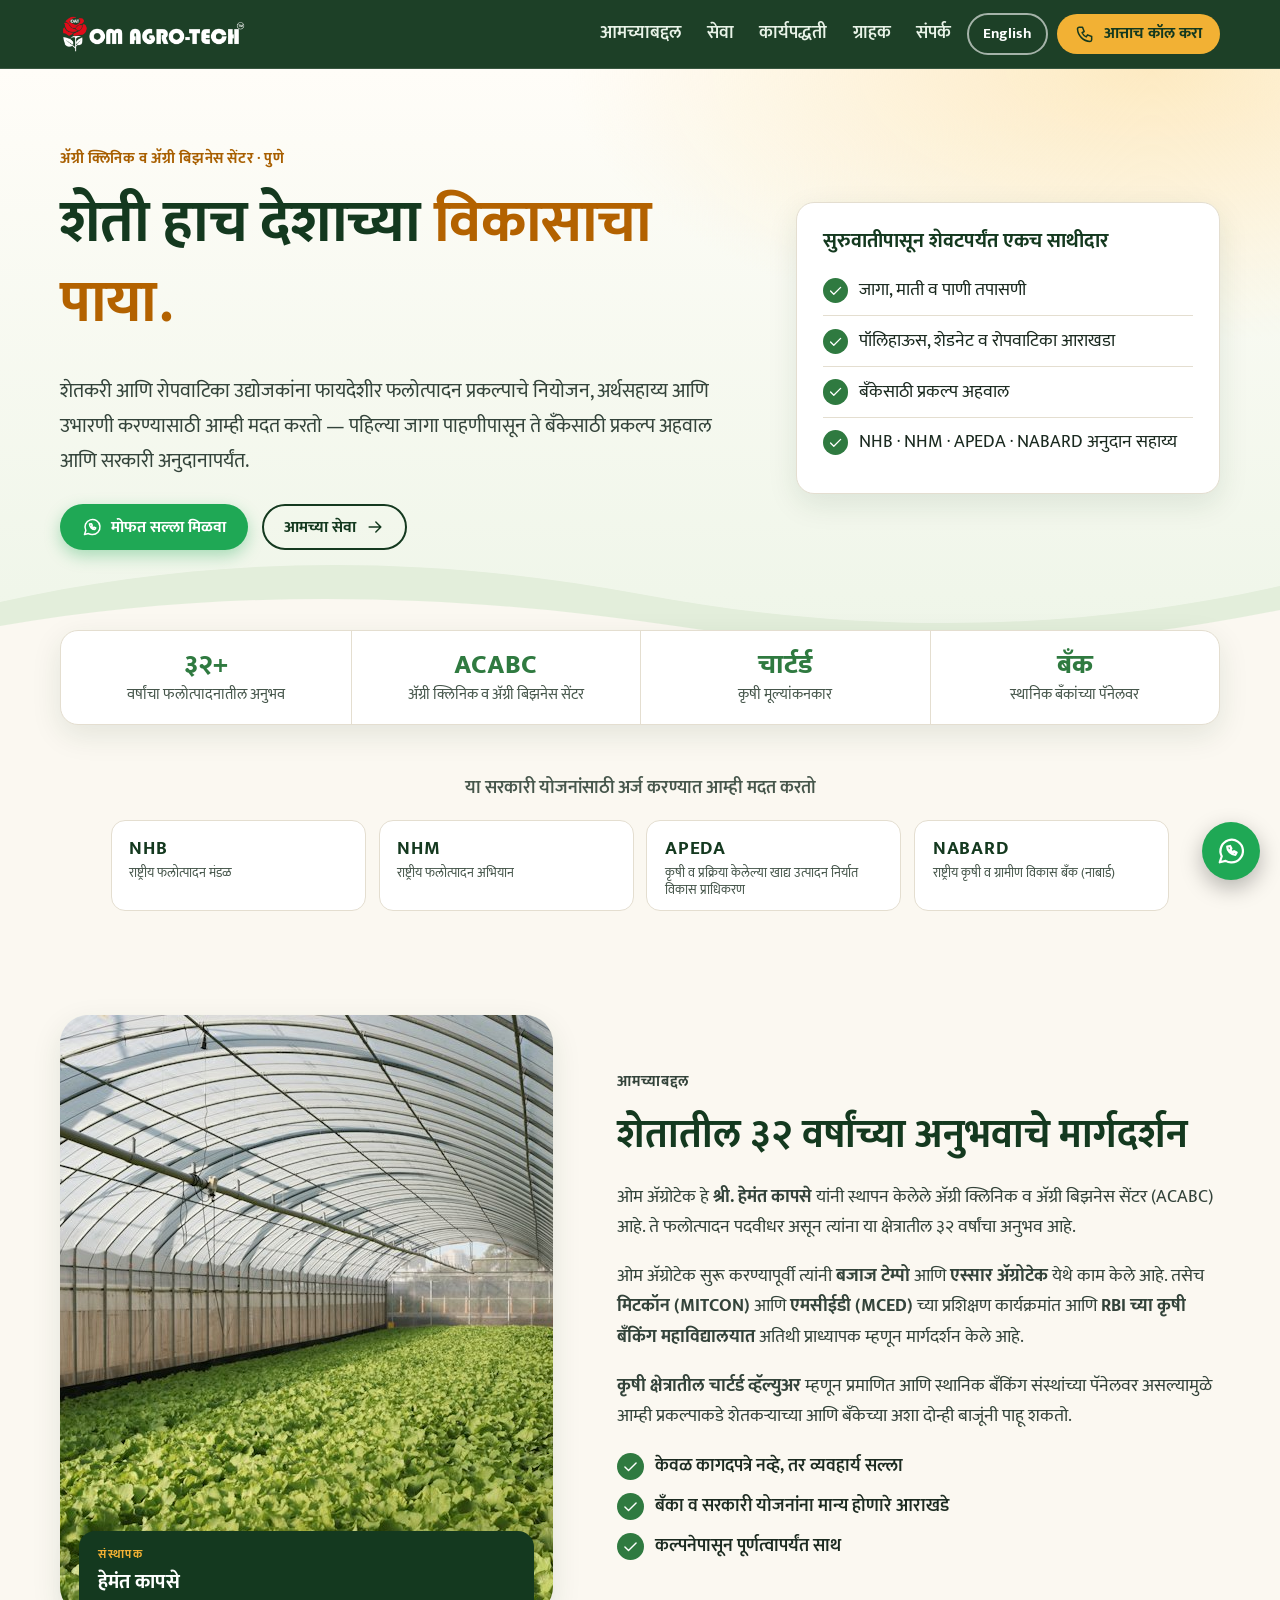
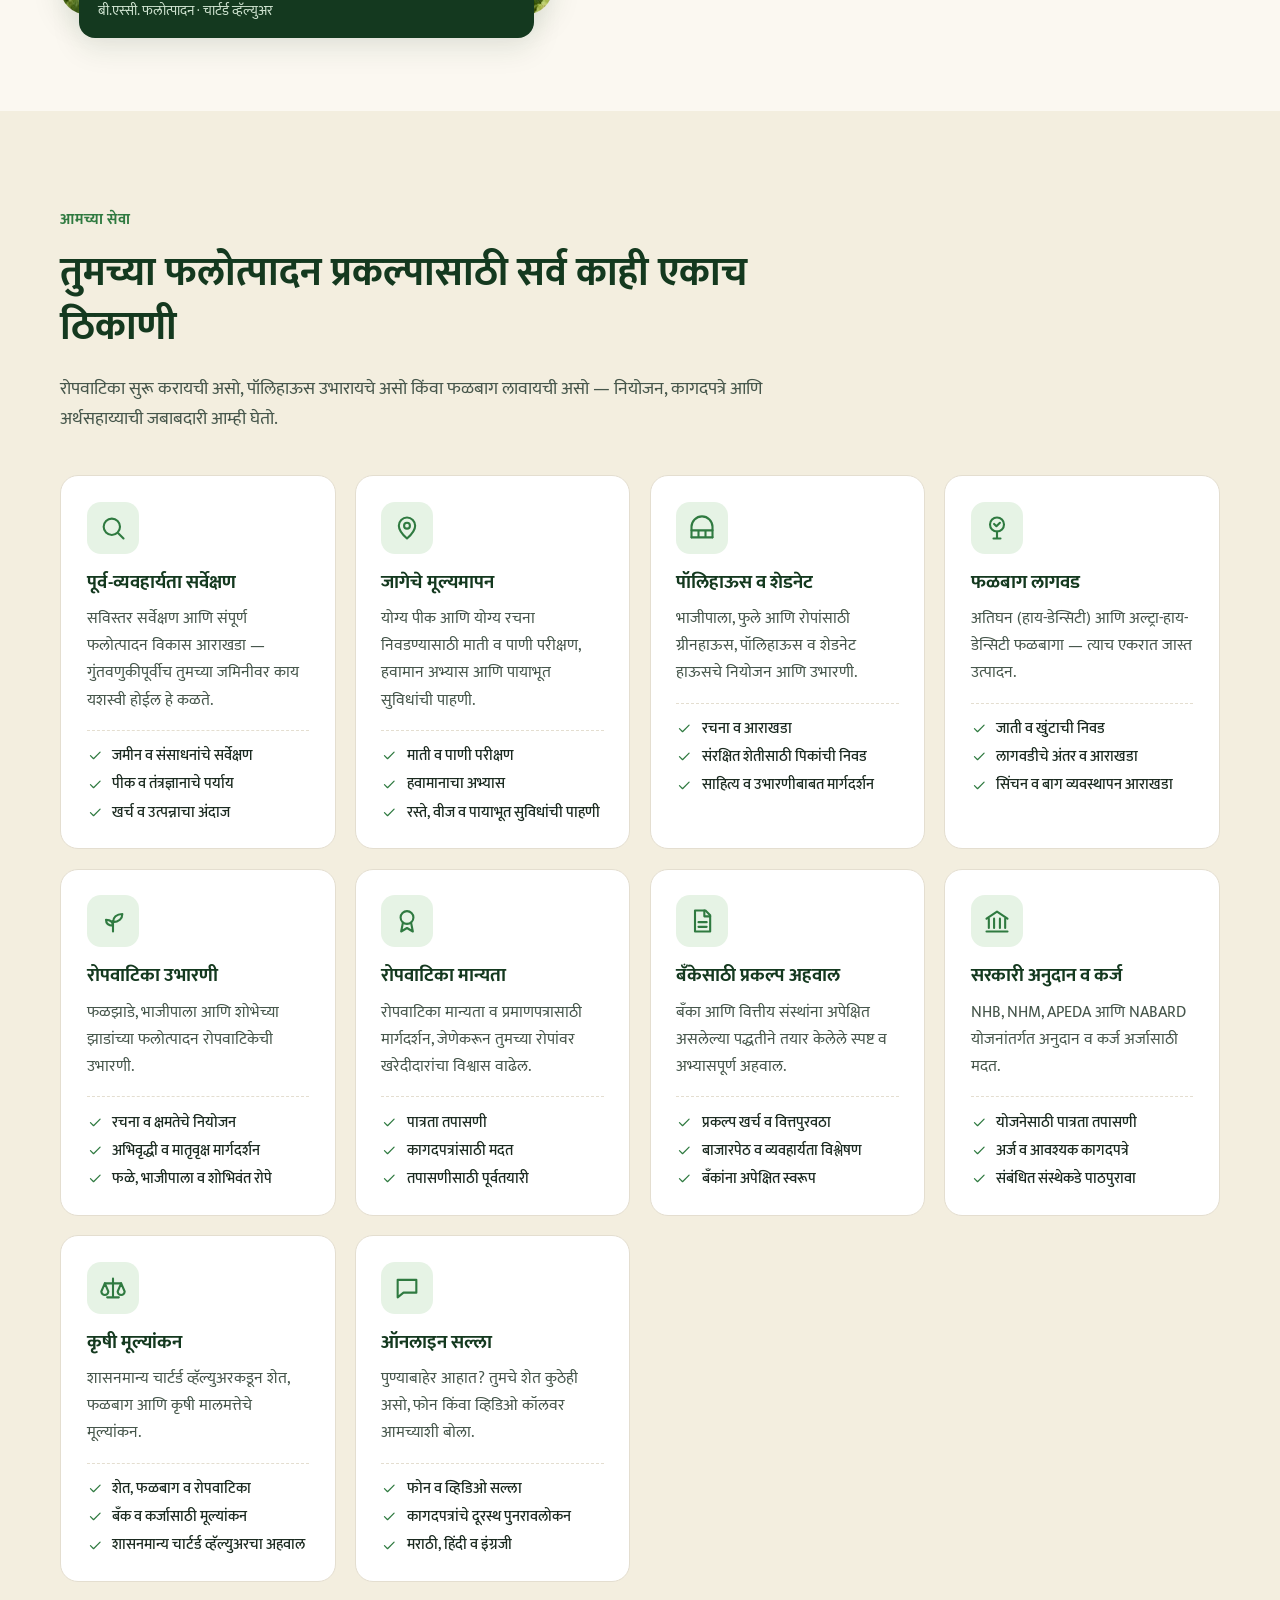
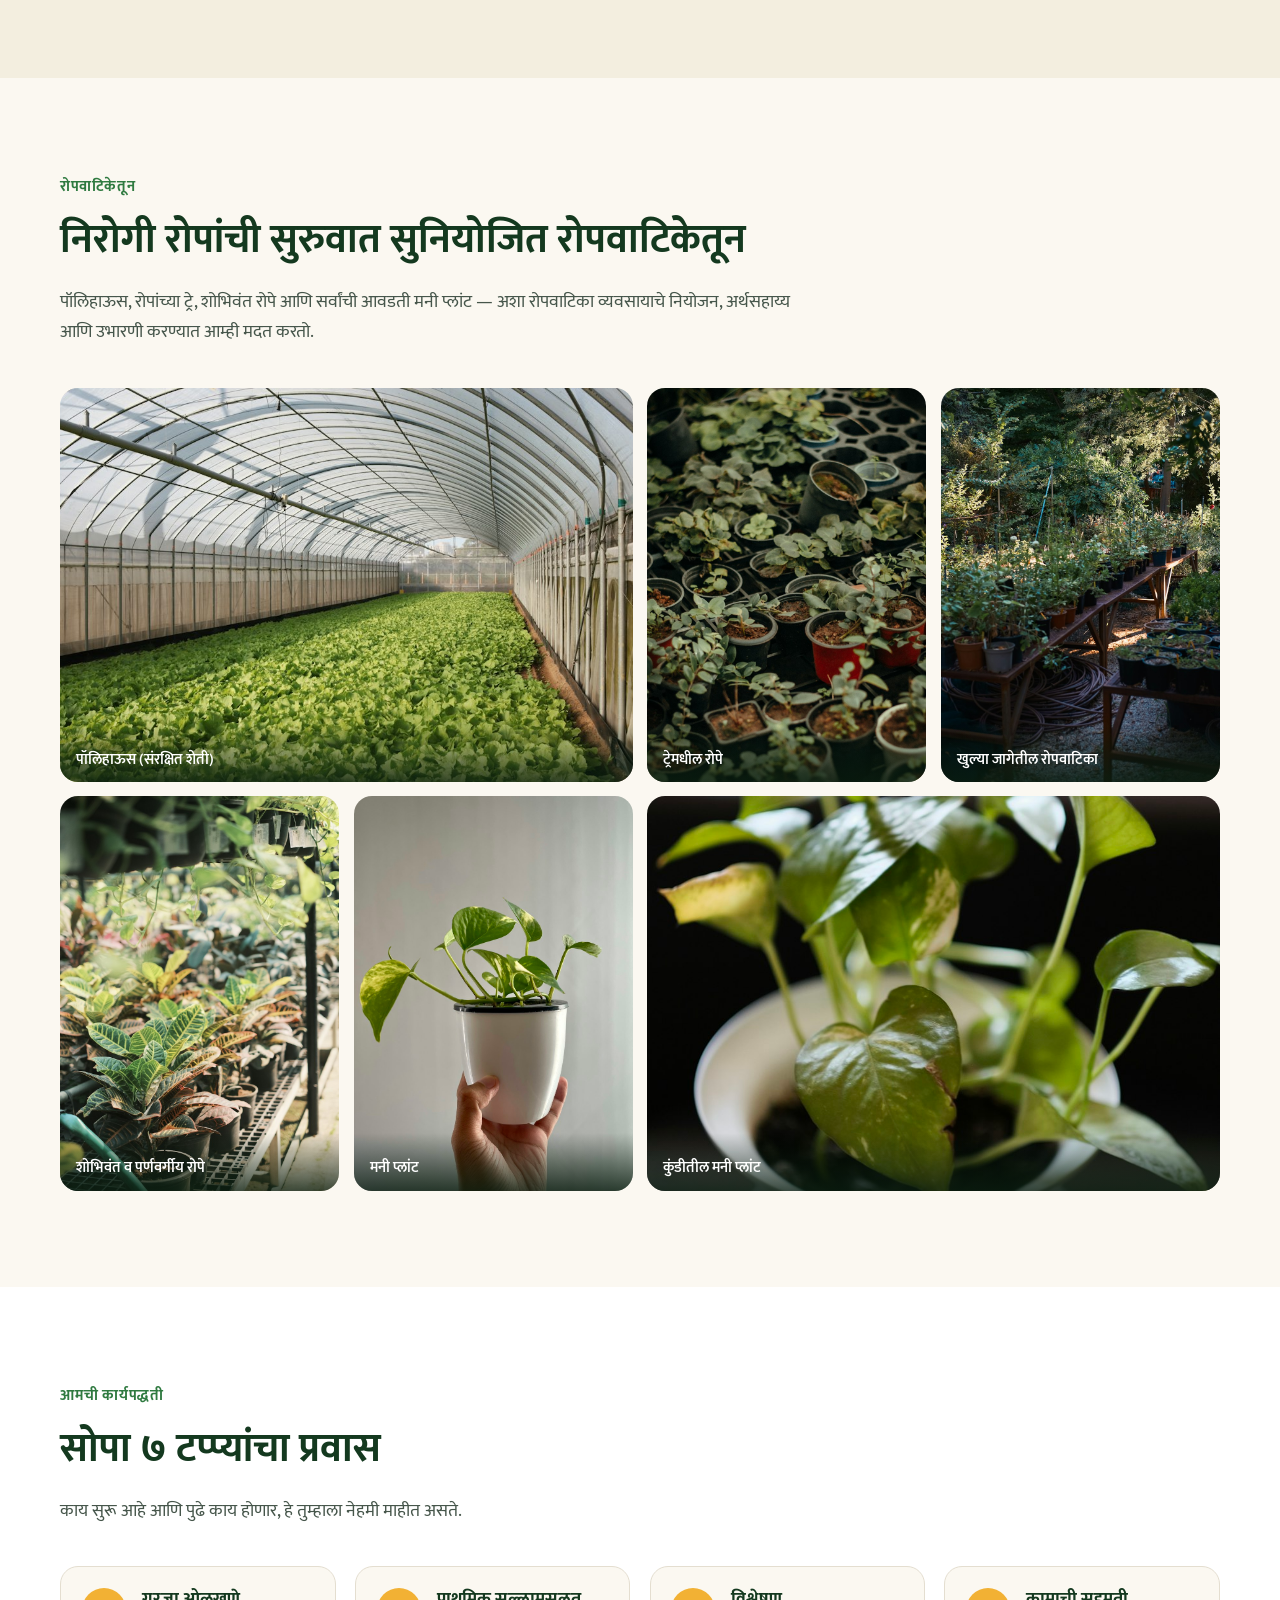
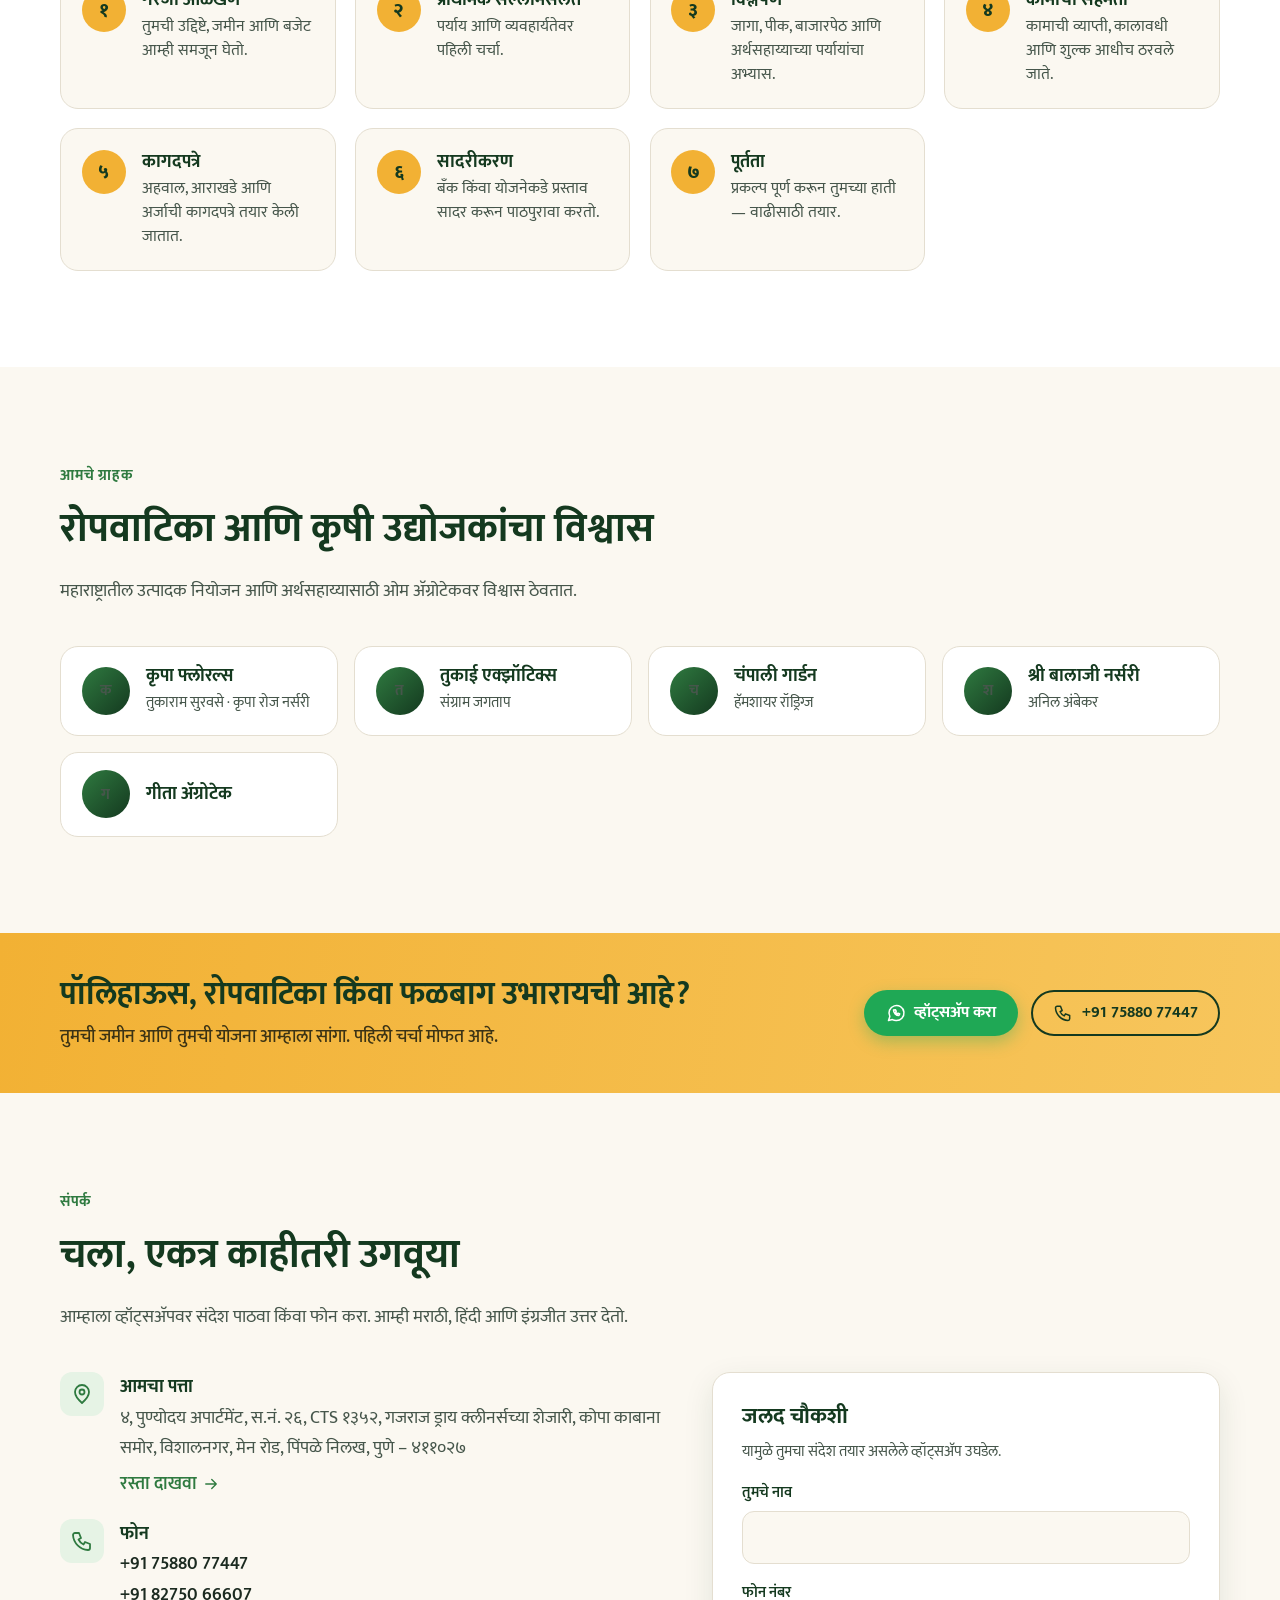
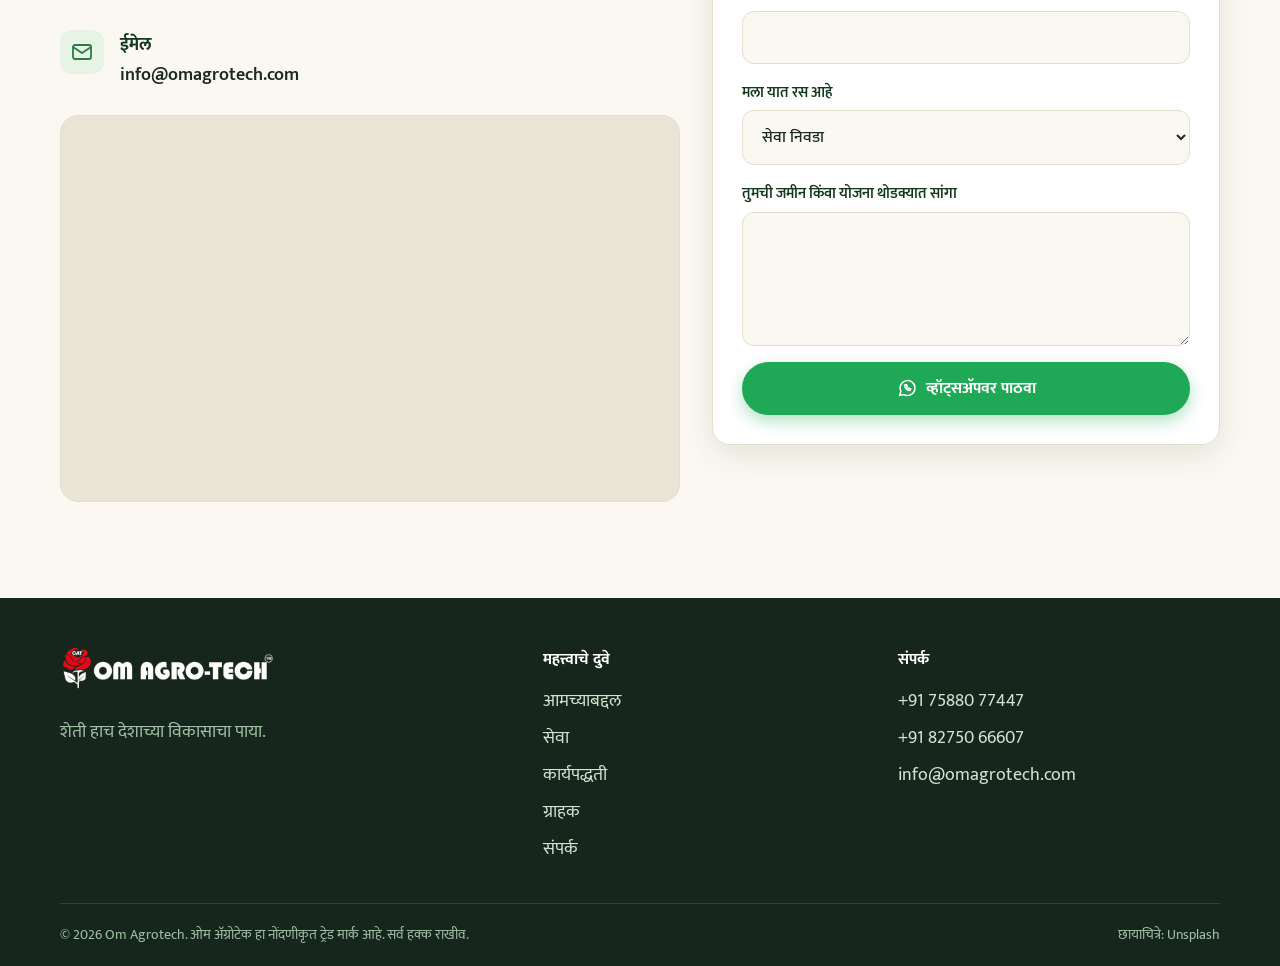
==== commit d936c16a: "Lighten design: light hero and process sections, larger body text Co-Authored-By: Claude Sonnet 5.5 " ====
--- a/mr/index.html
+++ b/mr/index.html
@@ -71,7 +71,7 @@
     </aside>
   </div>
   <svg class="hero-field" viewBox="0 0 1440 160" preserveAspectRatio="none" aria-hidden="true">
-    <path d="M0 80C240 20 480 20 720 70s480 50 720-10v100H0z" fill="#1d4f2d"/>
+    <path d="M0 80C240 20 480 20 720 70s480 50 720-10v100H0z" fill="#e3eedb"/>
     <path d="M0 110c260-50 520-40 760 0s460 30 680-20v70H0z" fill="#fbf8f1"/>
   </svg>
 </section>
@@ -235,7 +235,7 @@
 <section class="section process" id="process">
   <div class="wrap">
     <header class="section-head reveal">
-      <p class="eyebrow light">आमची कार्यपद्धती</p>
+      <p class="eyebrow">आमची कार्यपद्धती</p>
       <h2>सोपा ७ टप्प्यांचा प्रवास</h2>
       <p>काय सुरू आहे आणि पुढे काय होणार, हे तुम्हाला नेहमी माहीत असते.</p>
     </header>
--- a/assets/style.css
+++ b/assets/style.css
@@ -8,7 +8,7 @@
   --cream: #fbf8f1;
   --paper: #ffffff;
   --ink: #1b2a20;
-  --muted: #55645a;
+  --muted: #46564b;
   --line: #e4ded0;
   --wa: #1fa855;
   --radius: 18px;
@@ -20,7 +20,7 @@
 *, *::before, *::after { box-sizing: border-box; }
 html { scroll-behavior: smooth; scroll-padding-top: 76px; -webkit-text-size-adjust: 100%; }
 body {
-  margin: 0; font-family: var(--font); font-size: 1.0625rem; line-height: 1.65;
+  margin: 0; font-family: var(--font); font-size: 1.125rem; line-height: 1.7;
   color: var(--ink); background: var(--cream);
 }
 img, svg { max-width: 100%; }
@@ -48,8 +48,8 @@
 .btn-wa:hover { background: #178c46; }
 .btn-call { background: var(--marigold); color: var(--forest); }
 .btn-call:hover { background: var(--marigold-d); }
-.btn-ghost { border-color: rgba(255,255,255,.55); color: #fff; }
-.btn-ghost:hover { background: rgba(255,255,255,.12); }
+.btn-ghost { border-color: var(--forest); color: var(--forest); }
+.btn-ghost:hover { background: rgba(20, 57, 31, .08); }
 
 /* Header */
 .site-header { position: sticky; top: 0; z-index: 50; background: rgba(20, 57, 31, .96); backdrop-filter: blur(10px); border-bottom: 1px solid rgba(255,255,255,.12); }
@@ -70,20 +70,20 @@
 .menu-btn[aria-expanded="true"] .shut { display: block; }
 
 /* Hero */
-.hero { position: relative; background: radial-gradient(1200px 500px at 85% -10%, #2c6b3c 0, transparent 60%), linear-gradient(180deg, var(--forest) 0%, var(--forest-2) 100%); color: #fff; padding: clamp(2.5rem, 6vw, 5rem) 0 clamp(5rem, 9vw, 8rem); overflow: hidden; }
+.hero { position: relative; background: radial-gradient(900px 420px at 90% 0%, #fdeac2 0, transparent 65%), linear-gradient(180deg, #fffdf8 0%, #eef5e8 100%); color: var(--ink); padding: clamp(2.5rem, 6vw, 5rem) 0 clamp(5rem, 9vw, 8rem); overflow: hidden; }
 .hero-grid { display: grid; grid-template-columns: 1.3fr .8fr; gap: 3rem; align-items: center; }
 .eyebrow { font-weight: 700; font-size: .85rem; letter-spacing: .14em; text-transform: uppercase; color: var(--leaf); margin-bottom: .8rem; }
 :lang(mr) .eyebrow { letter-spacing: .04em; text-transform: none; font-size: .95rem; }
-.eyebrow.light { color: var(--marigold); }
-.hero h1 { color: #fff; font-size: clamp(2.1rem, 5vw, 3.7rem); letter-spacing: -.01em; }
-.hero h1 em { font-style: normal; color: var(--marigold); }
-.lead { font-size: clamp(1.05rem, 1.6vw, 1.25rem); color: #dcebdc; max-width: 40em; }
+.eyebrow.light { color: #a85f00; }
+.hero h1 { color: var(--forest); font-size: clamp(2.1rem, 5vw, 3.7rem); letter-spacing: -.01em; }
+.hero h1 em { font-style: normal; color: #b36200; }
+.lead { font-size: clamp(1.1rem, 1.6vw, 1.3rem); color: #33433a; max-width: 40em; }
 .hero-cta { display: flex; flex-wrap: wrap; gap: .9rem; margin-top: 1.6rem; }
-.hero-card { background: rgba(255,255,255,.1); border: 1px solid rgba(255,255,255,.22); border-radius: var(--radius); padding: 1.6rem; backdrop-filter: blur(6px); }
-.hero-card h2 { color: #fff; font-size: 1.25rem; }
-.hero-card li { display: flex; gap: .7rem; align-items: flex-start; padding: .55rem 0; border-top: 1px solid rgba(255,255,255,.15); }
+.hero-card { background: var(--paper); border: 1px solid var(--line); border-radius: var(--radius); padding: 1.6rem; box-shadow: var(--shadow); }
+.hero-card h2 { color: var(--forest); font-size: 1.25rem; }
+.hero-card li { display: flex; gap: .7rem; align-items: flex-start; padding: .6rem 0; border-top: 1px solid var(--line); }
 .hero-card li:first-child { border-top: 0; }
-.hero-card .ic { color: var(--marigold); margin-top: .2em; }
+.hero-card .ic { color: var(--paper); background: var(--leaf); border-radius: 50%; padding: .22em; width: 1.4em; height: 1.4em; margin-top: .15em; }
 .hero-field { position: absolute; left: 0; bottom: -1px; width: 100%; height: clamp(70px, 10vw, 150px); display: block; }
 
 /* Trust */
@@ -150,14 +150,12 @@
 .shot-6 { grid-column: span 2; grid-row: span 2; }
 
 /* Process */
-.process { background: var(--forest); color: #fff; }
-.process .section-head h2 { color: #fff; }
-.process .section-head p:last-child { color: #cfe3d0; }
-.steps { display: grid; grid-template-columns: repeat(auto-fit, minmax(250px, 1fr)); gap: 1.2rem; counter-reset: s; }
-.step { display: flex; gap: 1rem; background: rgba(255,255,255,.07); border: 1px solid rgba(255,255,255,.14); border-radius: var(--radius); padding: 1.3rem; }
+.process { background: var(--paper); }
+.steps { display: grid; grid-template-columns: repeat(auto-fit, minmax(250px, 1fr)); gap: 1.2rem; }
+.step { display: flex; gap: 1rem; background: var(--cream); border: 1px solid var(--line); border-radius: var(--radius); padding: 1.3rem; }
 .step-n { flex: none; display: grid; place-items: center; width: 44px; height: 44px; border-radius: 50%; background: var(--marigold); color: var(--forest); font: 800 1.2rem var(--font); }
-.step h3 { color: #fff; font-size: 1.1rem; margin-bottom: .2em; }
-.step p { margin: 0; color: #cfe3d0; font-size: .98rem; line-height: 1.5; }
+.step h3 { font-size: 1.1rem; margin-bottom: .2em; }
+.step p { margin: 0; color: var(--muted); font-size: 1rem; line-height: 1.5; }
 
 /* Clients */
 .client-grid { display: grid; grid-template-columns: repeat(auto-fit, minmax(240px, 1fr)); gap: 1rem; }
@@ -196,7 +194,7 @@
 .enquiry .btn { width: 100%; padding: .9rem; }
 
 /* Footer */
-.site-footer { background: #0e2916; color: #cfe3d0; padding-top: 3rem; }
+.site-footer { background: #17261c; color: #cfe3d0; padding-top: 3rem; }
 .site-footer .logo { height: 44px; }
 .foot-grid { display: grid; grid-template-columns: 1.4fr 1fr 1fr; gap: 2rem; padding-bottom: 2rem; }
 .foot-tag { margin: 1rem 0 0; color: #9fbfa3; max-width: 22em; }
